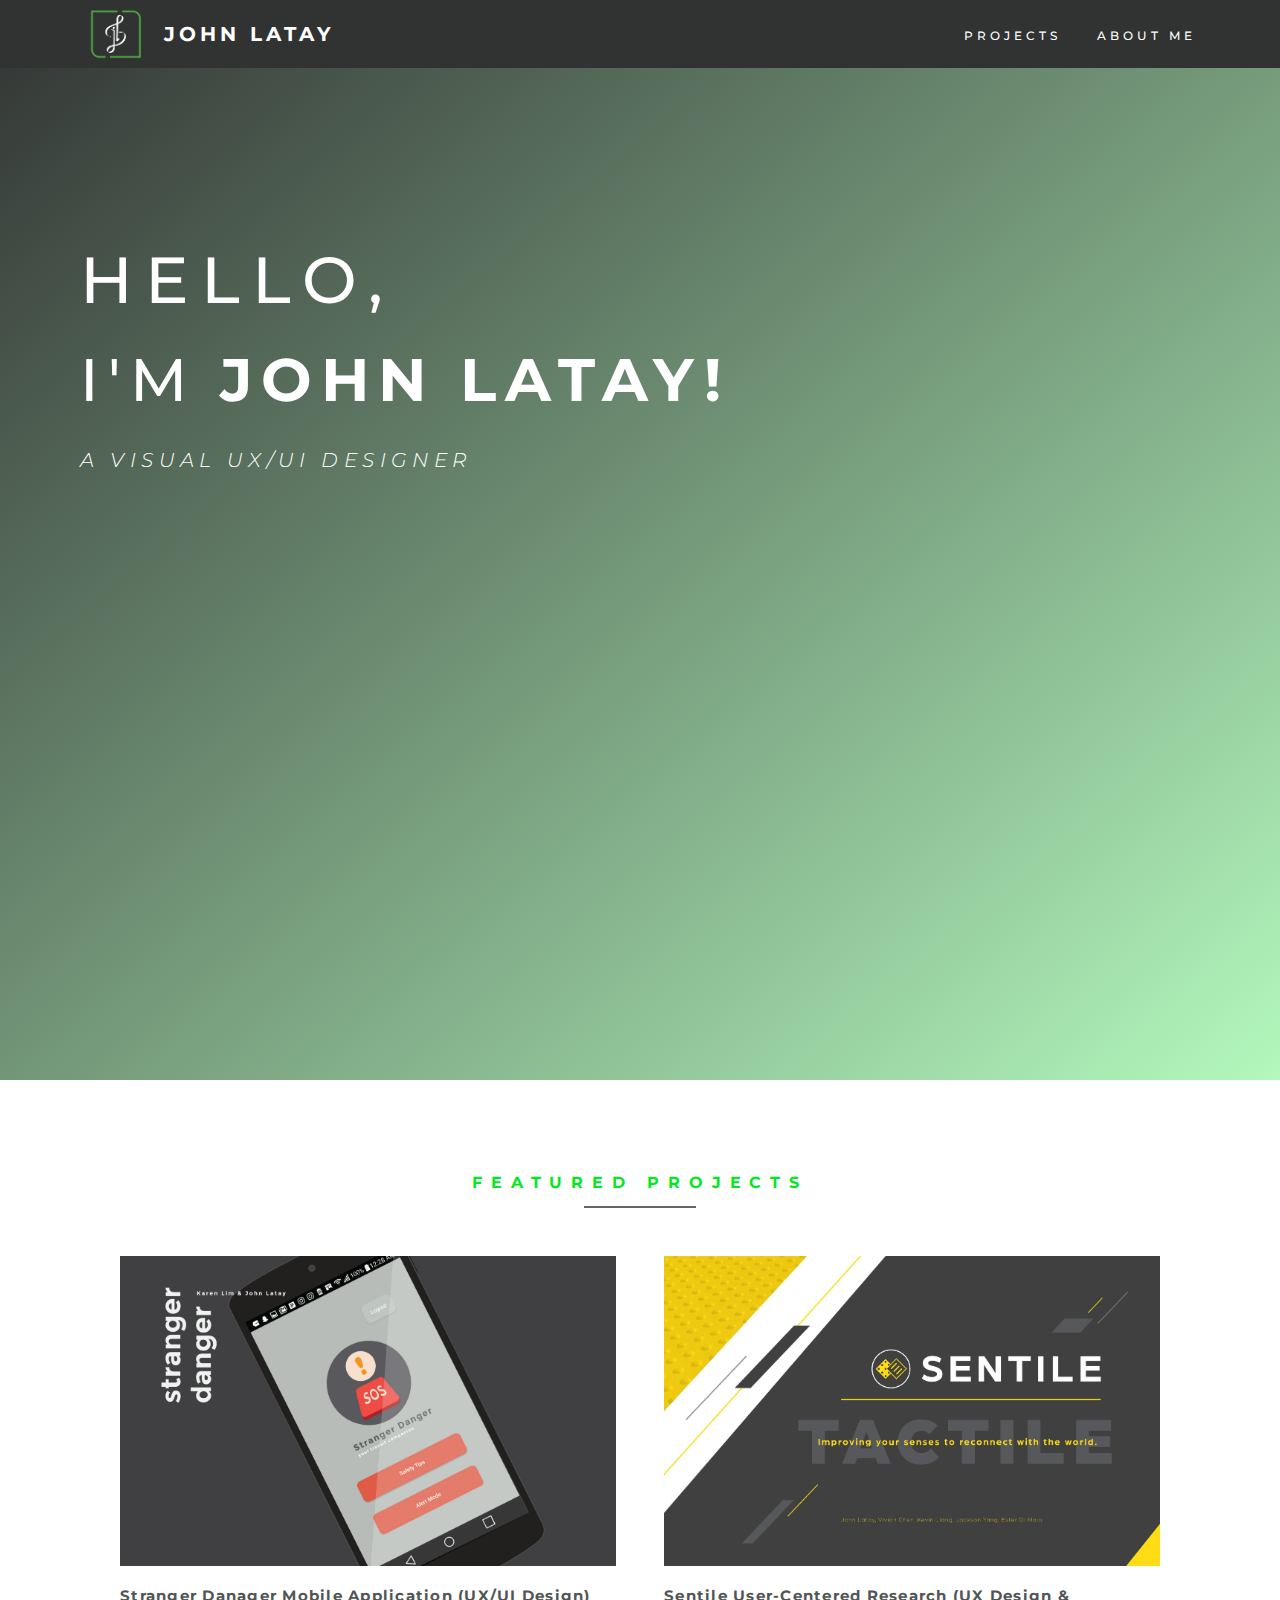
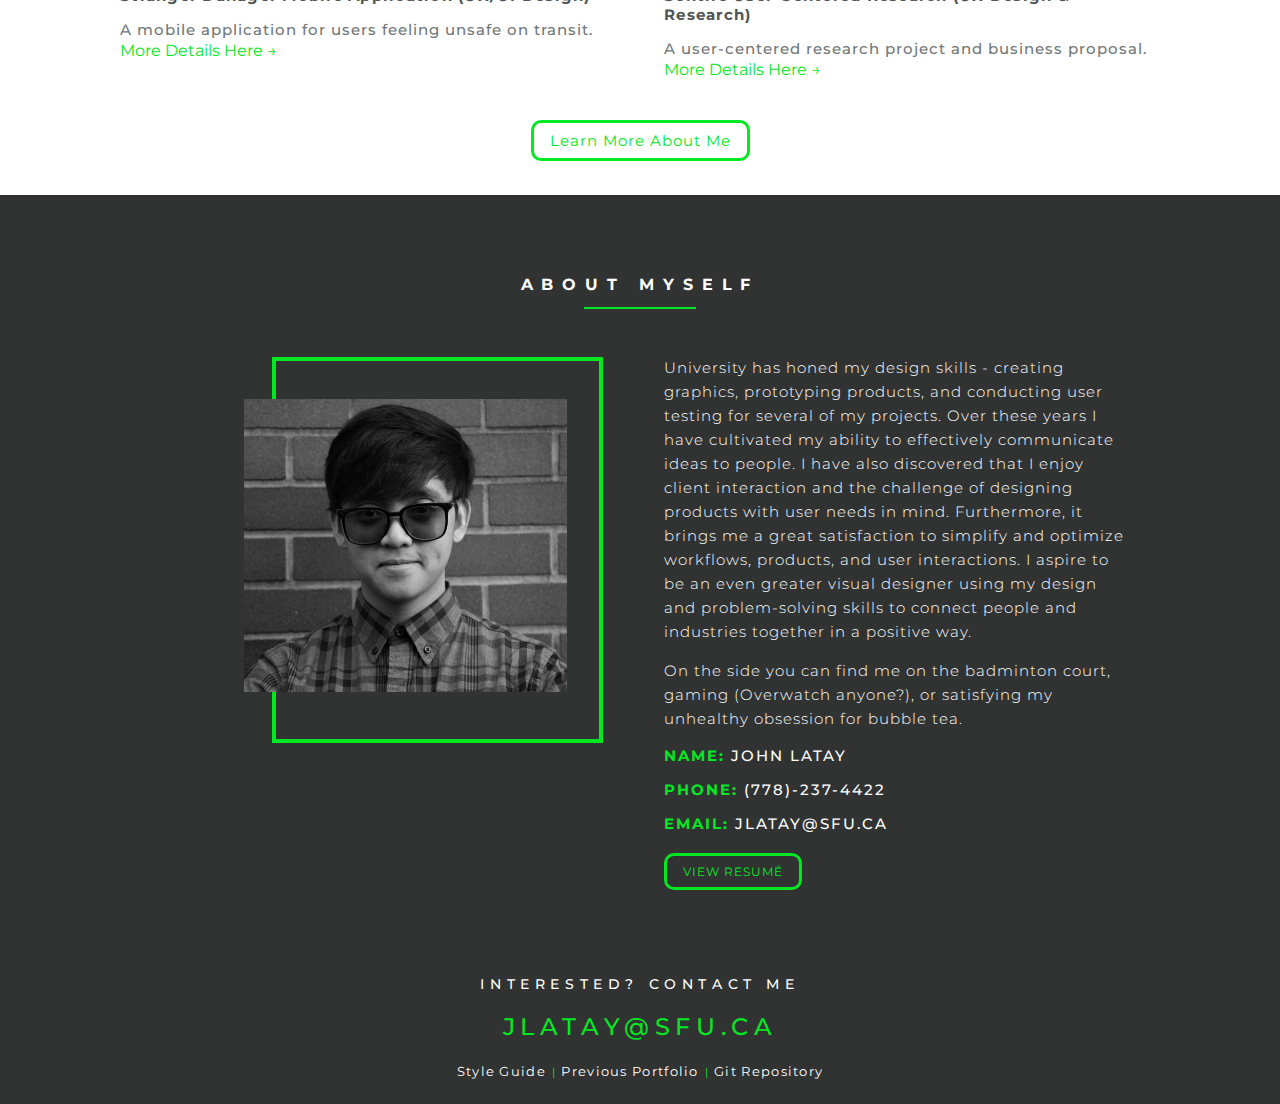
==== pub_html/index.html @ c22c7937 "Validated all the code, except for main.css" ====
<!DOCTYPE HTML>
<html lang="en">
<head>
  <meta charset="utf-8" />
  <meta name="viewport" content="width=device-width, initial-scale=1" />
  <link rel="stylesheet" href="css/normalize.css" type="text/css" />
  <link rel="stylesheet" href="css/flexbox.css" type="text/css" />
  <link rel="stylesheet" href="css/main.css" type="text/css" />
  <link rel="stylesheet" href="css/header.css" type="text/css" />
  <link rel="stylesheet" href="css/footer.css" type="text/css" />
  <script src="https://ajax.googleapis.com/ajax/libs/jquery/3.3.1/jquery.min.js"></script>
  <link href="https://fonts.googleapis.com/css?family=Montserrat:300,500,500i,800,800i" rel="stylesheet">
  <title>John Latay | Portfolio</title>
  <link rel="shortcut icon" type="image/png" href="img/fav-icon.png"/>
</head>


<body>

    <div class="header-style container">
    <header class="header-box">
      <nav class="main-navigation container">
        <div class="block logo">
          <div id="navigation-header">
            <a href="index.html">
              <img src="img/jl_logo.png" alt="John Latay's Logo" class="logo-position"/>
            </a>
              <a href="index.html" class="active-header">
                  <h2 class="main-header-name">John Latay</h2>
              </a>
          </div>
        </div>
        <div class="block navigation-right">
          <a href="#section-projects" class="active-header">
            <h2 class="main-header-projects">Projects</h2>
          </a>
          <a href="#section-about-me" class="active-header">
            <h2 class="main-header-about-me">About Me</h2>
          </a>
        </div>
      </nav>
    </header>
    </div>


  <section class="landing-page container">
    <!--Landing Cover Page-->

    <div id="section-index" class="block">
      <h1 class="index-main-title">Hello,</h1>
      <h2 class="index-name">I'm <strong>John Latay!</strong></h2>
      <h3 class="index-sub-title">A Visual UX/UI Designer</h3>
    </div>
  </section>

  <!--Featured Projects Page-->
  <div class="projects-section-container">
    <section class="projects-page">
      <div id="section-projects">
        <div class="center-align">
          <h2 class="section-projects-title-featured-work">FEATURED PROJECTS</h2>
          <div class="border-bottom"></div>
        </div>
      </div>

      <div class="project-container container">
        <div class="featured-project block">
          <figure> <!--Add Interactive Feature For Image-->
            <a href="strangerdanger.html">
              <div class="project-image">
                <img src="img/strangerdanger.jpg" alt="Overview of Stranger Danger Mobile Application"/>
              </div>
            </a>
            <h3 class="project-header-title">Stranger Danager Mobile Application (UX/UI Design)</h3>
            <figcaption class="image-caption">
              A mobile application for users feeling unsafe on transit.
            </figcaption>
            <nav class="hyperlink">
              <a href="strangerdanger.html">More Details Here &#8594;</a>
            </nav>
          </figure>
        </div>

        <div class="featured-project block">
          <figure> <!--Add Interactive Feature For Image-->
            <a href="sentile.html">
              <div class="project-image">
                <img src="img/sentile.jpg" alt="Overview of Stranger Danger Mobile Application"/>
              </div>
            </a>
            <h3 class="project-header-title">Sentile User-Centered Research (UX Design & Research)</h3>
            <figcaption class=image-caption>
              A user-centered research project and business proposal.
            </figcaption>
            <nav class="hyperlink">
              <a href="sentile.html">More Details Here &#8594;</a>
            </nav>
          </figure>
        </div>
      </div>

      <div class="container">
        <div class="block">
          <nav class="nav-button">
            <a href="#section-about-me">Learn More About Me</a>
          </nav>
        </div>
      </div>
    </section>
  </div>

  <!--About Me Page-->
    <div class="about-me-section-container">
      <section class="about-me-page">
        <div id="section-about-me">
          <div class="center-align">
            <h2 class="section-projects-title-about-me">ABOUT MYSELF</h2>
            <div class="border-bottom-3"></div>
          </div>
        </div>

        <div class="about-me-container container">
          <div class="about-me block">
            <div class="image-border-box">
              <div id="image-of-me">
                <img src="img/john-latay-photo.jpg" alt="An Image of Myself" />
              </div>
            </div>

          </div>
          <div class="about-me-text-block block">
            <p>
              University has honed my design skills - creating graphics, prototyping products, and conducting user testing for several of my projects. Over these years I have cultivated my ability to effectively communicate ideas to people. I have also discovered that I enjoy client interaction and the challenge of designing products with user needs in mind. Furthermore, it brings me a great satisfaction to simplify and optimize workflows, products, and user interactions. I aspire to be an even greater visual designer using my design and problem-solving skills to connect people and industries together in a positive way.
            </p>
            <p>
              On the side you can find me on the badminton court, gaming (Overwatch anyone?), or satisfying my unhealthy obsession for bubble tea.
            </p>
          <div class="contact-info-block">
            <h3 class="about-me-headers"><strong class="coloured-headers">Name:</strong> John Latay</h3>
            <h3 class="about-me-headers"><strong class="coloured-headers">Phone:</strong> (778)-237-4422</h3>
            <h3 class="about-me-headers"><strong class="coloured-headers">Email:</strong> jlatay@sfu.ca</h3>

            <nav class="button-view-resume">
              <a href="Resume_UX_Design_2018_Final.pdf" target="_blank">VIEW RESUM&Eacute;</a>
            </nav>

          </div>
        </div>
      </div>
    </section>
  </div>

  <!--FOOTER SECTION  -->
    <footer class="section-footer">
      <h3 class="section-footer-text">Interested? Contact Me</h3>
      <h2 class="section-footer-contact">jlatay@sfu.ca</h2>
      <div class="container width-70 footer-container">
        <div class="block" role="menu">
          <nav class="nav-footer">
                <a href="styleguide.html" >Style Guide</a><span> | </span>
                <a href="https://www.john-latay.com" target="_blank">Previous Portfolio</a><span> | </span>
                <a href="https://github.com/jlatay/Portfolio_Project_03" target="_blank">Git Repository</a>
          </nav>
        </div>
      </div>
    </footer>
  <script src="js/script.js"></script>
</body>
</html>
---- pub_html/css/flexbox.css ----
.container{
  display: -webkit-flex;
  display: -ms-flex;

  display: flex;

  -webkit-flex-wrap: wrap;
  -ms-flex-wrap: wrap;

  flex-wrap: wrap;
}

.container .block{
  box-sizing: border-box;
  flex: 1 1 auto;
}

.block {
  flex-grow: 1;
  flex-basis: 5em;
}

.featured-project {
  justify-content: flex-start;
}

.nav-button{
  text-align: center;
  margin-top: .25rem;
  margin-bottom: 2rem;
}
---- pub_html/css/main.css ----
html, body {
  height: 100%;
  padding: 0rem;
  margin: 0rem;
}

body {
  font-family: 'Montserrat', Verdana, sans-serif;
}

h1 {
  padding: 0rem;
  margin: 0rem;
}

h3 {
  margin-top: 0rem
}

div {
  display: block;
}

center-align {
  text-align: center;
  margin: auto;
}

figure {
  margin: 0 0 2em 0;
  width: 100%;
  text-align: center;
}

img {
  height: auto;
  margin-bottom: 1rem;
}

p {
  color: #ffffff;
  font-weight: 300;
  font-size: 15px;
  letter-spacing: 1px;
  line-height: 1.5rem;
}

.border-bottom {
  margin:-0.5em auto 2em;
  border-bottom: 2.5px solid #616666;
  width: 7rem;
}

.border-bottom-3 {
  margin:-0.5em auto 2em;
  border-bottom: 2.5px solid #04E824;
  width: 7rem;
}

/*Start of Landing Page*/

.landing-page {
  /*For opacity either call opacity: .75 or use rgb(value, value, value, alpha) convert hex into rgb coolors.co*/
  /* background: linear-gradient(to top left, #F4F8EA 0%, #04E824 100%); */
  position: relative;
  height: 120vh;
  /* putting linear gradient on top of image, also image file has to be referenced by going out of folder before going into img folder */
  background: linear-gradient(to top left,
    /* rgba(244,248,234,0.7),
    rgba(4,232,36,1)), */
    rgba(4,232,36,0.3),
    rgba(49,51,51,1)),
    url('../img/wireflows_333_latest.gif');
  background-clip: border-box;
  background-size: cover;
}

#section-index {
  color: #ffffff;
  padding-left: 5rem;
}

.index-main-title {
  font-size: 65px; /*font-size: 5vh; use if using flex, align, justify, and text-align*/
  font-weight: 500;
  letter-spacing: .75rem;
  padding-top: 15rem;
  padding-right: 5rem;
  margin: 0;
  text-transform: uppercase;
}

.index-main-title-2 {
  font-size: 65px; /*font-size: 5vh; use if using flex, align, justify, and text-align*/
  font-weight: 500;
  letter-spacing: .75rem;
  text-transform: uppercase;
}


.index-name {
  font-size: 60px;
  font-weight: 500;
  letter-spacing: .55rem;
  padding-right: 5rem;
  margin-bottom: 2rem;
  margin-top: 1.5rem;
  text-transform: uppercase;
}

.index-sub-title {
  font-size: 20px;
  font-weight: 300;
  font-style: italic;
  letter-spacing: .35rem;
  padding-right: 5rem;
  text-transform: uppercase;
}

.index-sub-title-2 {
  font-size: 20px;
  font-weight: 300;
  font-style: italic;
  letter-spacing: .35rem;
  text-transform: uppercase;
}
/*End of Landing Page  */

/*Start of Projects Page*/
.projects-page {
  background: #ffffff;
  position: relative;
  /* height: 100vh; */
}

.projects-section-container {
  width: 85%;
  margin: 0 auto;
}

.project-container {
  /* padding: .5rem; */
}

#section-projects {
color: #04E824;
}

.section-projects-title-featured-work {
  text-align: center;
  font-size: 1rem;
  padding-top: 5rem;
  padding-bottom: .5rem;
  letter-spacing: .55rem;
}

.section-projects-title-about-me {
  text-align: center;
  font-size: 1rem;
  padding-top: 5rem;
  padding-bottom: .5rem;
  letter-spacing: .55rem;
}

/* sample code for style guide */
.section-projects-title-2 {
  font-size: 30px;
  letter-spacing: .55rem;
  text-transform: uppercase;
}

.featured-project {
  width: 45%;
  margin: 1rem 1.5rem;
}

.featured-project a img {
  width: 100%;
  height: auto;
}


.project-image img{
  width: 100%;
  background-color: #ffffff;
}

.project-image img:hover, .project-image img:focus {
  opacity: .8;
}

.project-header-title {
  font-size: 15px;
  font-weight: 500i;
  letter-spacing: 1.25px;
  color: #515555;
  text-align: left;
}

.project-header-title-2 {
  font-size: 15px;
  font-weight: 500i;
  letter-spacing: 1.25px;
  color: #515555;
  text-align: left;
}

.image-caption {
  font-size: 15px;
  font-weight: 500;
  letter-spacing: 1px;
  color: #717777;
  text-align: left;
}

.image-caption-2 {
  font-size: 12px;
  font-weight: 500;
  letter-spacing: 1px;
  color: #04E824;
  text-align: left;
  font-style: oblique;
}

.hyperlink {
  text-align: left;
  padding-top: .15rem;
  text-decoration: none;
}

.hyperlink a {
  padding-top: .15rem;
  text-decoration: none;
  color: #04E824;
}

.hyperlink a:hover, .hyperlink a:focus{
  color: #313333;
  font-weight: 800;
}

.nav-button a{
  font-size: 15px;
  letter-spacing: 1px;
  color: #04E824;
  background-color: #ffffff;
  border-style: solid;
  border-color: #04E824;
  padding: 0.5rem 1rem;
  margin: 0 auto;
  text-decoration: none;
  transition: background-color 0.5s ease-out;
  text-align: center;
  border-radius: 10px;
}

.nav-button a:hover, .nav-button a:focus {
  color: white;
  background-color: #04E824;
  text-align: center;
  border-radius: 10px;
}
/*End of Projects Page*/

/*Start of About Me Page*/
.about-me-section-container {
  width: 100%;
  margin: 0 auto;
  background: #313333;
}

.about-me-page {
  position: relative;
}

.about-me-container {
  width: 90%;
  margin: 0 auto;
  padding-bottom: 2rem;
}

#section-about-me {
color: #ffffff;
}

.about-me {
  max-width: 40%;
  /* min-height: 20rem; */
  margin: 1rem 1.5rem;
  position: relative;
}

.about-me-text-block{
  max-width: 40%;
  /* min-height: auto; */
  margin: 0 auto;
}
/*width and height better as % scales at same rate?*/
.image-border-box {
  /* box-sizing: border-box;
  position: relative;
  width: 50%;
  right: .5rem;
  height: 70%;*/
  border: 4px solid #04E824;
  align-self: flex-end;
  position: relative;
  width: 70%;
  height: 70%;
  left: 40%;
}

/*define size of image container*/
#image-of-me {
  /* width: 50%;
  position: relative;
  right: 3.5rem;
  top: 2.5rem; */
  position: relative;
  right: 10%;
  top: 10%;
}

/*define width of image*/
#image-of-me img {
 /* width: 100%; */
 width:100%;
}

.about-me-headers {
  font-weight: 500;
  font-size: 15px;
  letter-spacing: 2px;
  color: #ffffff;
  text-transform: uppercase;
}

.coloured-headers {
  color: #04E824;
}

.button-view-resume {
  margin-top: 1.75rem;
  margin-bottom: 2rem;
  margin-right: auto;
}

.button-view-resume a{
  font-size: 12px;
  letter-spacing: 1px;
  color: #04E824;
  background-color: #313333;
  border-style: solid;
  border-color: #04E824;
  padding: 0.5rem 1rem;
  text-decoration: none;
  transition: background-color 0.5s ease-out;
  text-align: center;
  border-radius: 10px;
}

.button-view-resume a:hover, .button-view-resume a:focus {
  color: white;
  background-color: #04E824;
  text-align: center;
  border-radius: 10px;
}

.button-download-2 {
  font-size: 15px;
  letter-spacing: 1px;
  color: #04E824;
  background-color: #ffffff;
  border-style: solid;
  border-color: #04E824;
  padding: 0.5rem 1rem;
  text-decoration: none;
  transition: background-color 0.5s ease-out;
  text-align: center;
  border-radius: 10px;
}

.button-download-2:hover, .button-download-2:focus {
  color: white;
  background-color: #04E824;
  text-align: center;
  border-radius: 10px;
}
/*End of About Me Page*/

/*Start of Projects Styling*/
.stranger-danger-container {
  width: 80%;
  margin: 0 auto;
}

.project-content-page {
  background: #ffffff;
  position: relative;
}

.single-project-title {
  font-size: 30px;
  font-weight: 500;
  color: #313333;
  letter-spacing: 1px;
  margin-left: 3rem;
  text-transform: uppercase;
}

.sentile-container {
  width: 80%;
  margin: 0 auto;
}

.sentile-page {
  background: #ffffff;
  position: relative;
}

.sentile-title {
  font-size: 30px;
  font-weight: 500;
  color: #313333;
  letter-spacing: 1px;
}

.back-to-projects-hyperlink {
  text-align: left;
  text-decoration: none;
  margin-top: 3rem;
  margin-bottom: 3rem;
  padding-top: 3rem;
}

.back-to-projects-hyperlink a {
  padding-top: .15rem;
  padding-bottom: .15rem;
  text-decoration: none;
  color: #04E824;
}

.back-to-projects-hyperlink a:hover, .back-to-projects-hyperlink a:focus {
  font-weight: 800;
  color: #313333;
}

.back-to-projects-hyperlink-2 {
  text-align: left;
  text-decoration: none;
  margin-top: 1rem;
  margin-bottom: 3rem;
  padding-top: 1rem;
}

.back-to-projects-hyperlink-2 a {
  padding-top: .15rem;
  padding-bottom: .15rem;
  text-decoration: none;
  color: #04E824;
}

.back-to-projects-hyperlink-2 a:hover, .back-to-projects-hyperlink-2 a:focus {
  font-weight: 800;
  color: #313333;
}

.projects-paragraph {
  color: #414444;
  font-weight: 300;
  font-size: 14px;
  letter-spacing: 1px;
  line-height: 1.25rem;
  padding-bottom: 1rem;
}

.description-headers {
  font-weight: 500;
  font-size: 15px;
  letter-spacing: 1px;
  color: #717777;
}

.project-subheaders {
  font-size: 20px;
  font-weight: 500i;
  color: #313333;
  text-transform: uppercase;
  letter-spacing: 1px;
  margin-top: 1rem;
  padding-bottom: 1rem;
}

.project-paragraph-captions {
  font-size: 17px;
  font-weight: 500;
  color: #313333;
  text-transform: uppercase;
  letter-spacing: 1px;
}

.style-guide-section-container {
  width: 90%;
  margin: 0 auto;
}

.style-guide-page {
  background: #ffffff;
  position: relative;
  /* height: 100vh; */
}

#section-style-guide {
color: #04E824;
}

.first-look-block {
  max-width: 60%;
  min-width: 17rem;
  margin-left: 3rem;
}

.first-look-block img {
  width: 100%;
}

.project-summary-block {
  max-width: 25%;
  min-width: 15rem;
  margin-left: 3rem;
}

.project-content-block {
  max-width: 60%;
  margin-left: 3rem;
}

.project-content-images-block img {
  width: 100%;
}

.project-content-images-block-2 img {
  max-width: 20%;
  max-height: 40%;
  margin-right: 1rem;
}



@media (max-width:1094px) {
  .about-me-container{
    display: block;
  }

  .about-me-text-block{
    max-width: 85%;
  }

  .contact-info-block {
    width: 40%;
    margin: 0 auto;
  }

  .project-content-block {
    max-width: 70%;
    margin-left: 3rem;
  }

  .about-me {
    max-width: 75%;
    /* min-height: 2rem; */
    margin-left:auto;
    margin-right:auto;
    margin: 2rem 1.5rem;
    position: relative;
  }

  /*width and height better as % scales at same rate?*/
  .image-border-box {
    /* box-sizing: border-box;
    position: relative;
    width: 50%;
    right: .5rem;
    height: 70%;*/
    border: 4px solid #04E824;
    width: 75%;
    height: 25%;
    left: 20%;
    margin-bottom: 4rem;
    margin-top: 4rem;
  }

  /*define size of image container*/
  #image-of-me {
    /* width: 50%;
    position: relative;
    right: 3.5rem;
    top: 2.5rem; */
    right: 10%;
    top: 1.5rem;
  }

}

@media (max-width:705px) {
  .project-content-images-block img {
    width: 100%;
  }

  .project-content-images-block-2 img {
    max-width: 30%;
    max-height: 50%;
    margin-right: 1rem;
  }
}

@media (max-width:665px){
  .about-me-headers{
    font-size: 10px;
  }
}

@media (max-width:625px) {
  .index-main-title {
    font-size: 45px; /*font-size: 5vh; use if using flex, align, justify, and text-align*/
    text-align: center;
    /* font-weight: 500;
    letter-spacing: .75rem;
    padding-top: 12rem;
    padding-right: 5rem;
    margin: 0;
    text-transform: uppercase; */
  }

  .index-name {
    font-size: 40px;
    text-align: center;
    /* font-weight: 500;
    letter-spacing: .55rem;
    padding-right: 5rem;
    margin-bottom: 2rem;
    margin-top: 1.5rem;
    text-transform: uppercase; */
  }

  .index-sub-title {
    font-size: 15px;
    text-align: center;
    /* font-weight: 300;
    font-style: italic;
    letter-spacing: .35rem;
    padding-right: 5rem;
    text-transform: uppercase; */
  }
  .back-to-projects-hyperlink  {
    padding-top: 4rem;
  }
}


@media (max-width:540px) {
  .button-view-resume a{
    font-size: 10px;
  }

  .about-me-headers {
    margin: 1.25rem auto;
  }

  .about-me-text-block {
    margin-right: 2.15rem;
  }

  .back-to-projects-hyperlink  {
    padding-top: 8rem;
  }

  .section-projects-title-featured-work {
    padding-top: 10rem;
  }

  .section-projects-title-about-me {
    padding-top: 10rem;
}

}

@media (max-width:505px) {
  .back-to-projects-hyperlink  {
    padding-top: 8rem;
  }
}


@media (max-width:480px) {
  .about-me-headers{
    font-size:8px;
    letter-spacing: 1px;
    }
}


@media (max-width: 470px) {
  .back-to-projects-hyperlink  {
    padding-top: 8rem;
  }
}

  @media (max-width:430px) {
    .index-main-title {
      font-size: 35px; /*font-size: 5vh; use if using flex, align, justify, and text-align*/
      /* font-weight: 500;
      letter-spacing: .75rem;
      padding-top: 12rem;
      padding-right: 5rem;
      margin: 0;
      text-transform: uppercase; */
    }

    .index-name {
      font-size: 25px;
      /* font-weight: 500;
      letter-spacing: .55rem;
      padding-right: 5rem;
      margin-bottom: 2rem;
      margin-top: 1.5rem;
      text-transform: uppercase; */
    }

    .index-sub-title {
      font-size: 12px;
      /* font-weight: 300;
      font-style: italic;
      letter-spacing: .35rem;
      padding-right: 5rem;
      text-transform: uppercase; */
    }

  }

  @media (max-width:425px) {
    .button-view-resume a{
      font-size: 9px;
    }

    .about-me-headers {
      margin: 1rem auto;
    }

    .about-me-text-block {
      margin-right: 2rem;
    }
  }

  @media (max-width:380px) {
    .button-view-resume a{
      font-size: 8px;
    }
  }
---- pub_html/css/header.css ----
header {
  width: 100%;
  background: #313333;
  /* overflow: hidden;
  position: sticky; */
  /* position:fixed;
  z-index: 1000; */
  padding: .25rem;
}

a {
  text-decoration: none;
}

.header-style {
  position: fixed;
  top: 0;
  z-index: 100000;
  overflow: hidden;
  width: 100%;
}

.header-style-2 {
  top: 0;
  z-index: 100000;
  overflow: hidden;
  width: 100%;
}

.header-box {
  /* overflow: hidden;
  position: sticky;
  top: 0; */
}

.main-navigation {
  width: 100%;
}

.logo {
  width: auto;
}

#navigation-header {
  height: 60px;
}

#navigation-header img {
  height: 100%;
  padding-left: 5rem;
  margin: auto 0;
  vertical-align: middle;
}

#navigation-header-2 {
  height: 60px;
}

#navigation-header-2 img {
  height: 100%;
  padding-left: 5rem;
  margin: auto 0;
  vertical-align: middle;
}

/*Header for name*/
.main-header-name {
  display:inline-block;
  color: #ffffff;
  font-size: 20px;
  text-transform: uppercase;
  letter-spacing: .25rem;
  padding-left: .75rem;
  margin: auto 0;
  vertical-align: middle;
}


/* right nav block */
.navigation-right{
  /* align-self is the vertical alignment */
  display: block;
  align-self: center;
  text-align: right;
  justify-content: flex-end;
  margin: 0 auto;
}

/*Header for projects and about me*/
.main-header-projects {
  display:inline-block;
  color: #ffffff;
  font-size: 12px;
  font-weight: 500;
  text-transform: uppercase;
  letter-spacing: .25rem;
  padding-right: 2rem;
  margin: auto 0;
  vertical-align: middle;
  text-align: left;
  /* position: relative; */
}

.main-header-projects-2 {
  display:inline-block;
  color: #04E824;
  font-size: 12px;
  font-weight: 500;
  text-transform: uppercase;
  letter-spacing: .25rem;
  padding-right: 2rem;
  margin: auto 0;
  vertical-align: middle;
  text-align: left;
  /* position: relative; */
}

.main-header-about-me {
  display:inline-block;
  color: #ffffff;
  font-size: 12px;
  font-weight: 500;
  text-transform: uppercase;
  letter-spacing: .25rem;
  padding-right: 5rem;
  margin: auto 0;
  vertical-align: middle;
  text-align: left;
}

.active-header h2:hover, .active-header h2:focus {
  color: #04E824;
}

@media(max-width:700px) {
  .main-header-projects {
    text-align: center;
    padding-right: 2rem;
    padding-left: 2rem;
    margin-top: .5rem;
    margin-bottom: .5rem;
    display: block
  }

  .main-header-projects-2 {
    text-align: center;
    padding-right: 2rem;
    padding-left: 2rem;
    margin-top: .5rem;
    margin-bottom: .5rem;
    display: block
  }


  .main-header-about-me {
    text-align: center;
    padding-right: 2rem;
    padding-left: 2rem;
    display: block;
    margin-bottom: 1rem;
  }
}

@media (max-width:505px) {

  .main-header-name {
    text-align:center;
    font-size: 15px;
    margin: 2rem auto;
  }

  .main-header-projects {
    margin-top: 1rem;
    margin-bottom: 1rem;
  }

  .main-header-projects-2 {
    margin-top: 1rem;
    margin-bottom: 1rem;
  }


  .main-header-about-me {
    margin-bottom: 1rem;
  }
}

@media (max-width:450px) {
  .main-header-name {
    text-align:center;
    font-size: 13px;
    margin: 2rem auto;
  }

  .main-header-projects {
    margin-top: 1.75rem;
    margin-bottom: 1rem;
  }

  .main-header-projects-2 {
    margin-top: 1.75rem;
    margin-bottom: 1rem;
  }

  #navigation-header {
    height: 40px;
  }

}

@media (max-width:400px) {
  .main-header-projects {
    margin-top: 1.5rem;
    margin-bottom: 1rem;
  }

  .main-header-projects-2 {
    margin-top: 1.5rem;
    margin-bottom: 1rem;
  }
}

@media (max-width:380px) {
  #navigation-header {
    height: 35px;
  }

  .main-header-projects {
    margin-top: 2rem;
    margin-bottom: 1rem;
  }

  .main-header-projects-2 {
    margin-top: 2rem;
    margin-bottom: 1rem;
  }
}
---- pub_html/css/footer.css ----
.section-footer:before {
  content: ".";
   display: block;
   clear: both;
   visibility: hidden;
   height: 0;
}

.section-footer {
  margin-bottom: 0rem;
  padding-bottom: 1.5rem;
  padding-top: 1rem;
  background-color: #313333;
}

.sticky-footer{
  position: absolute;
  bottom: 0;
  width: 100%;
}

.footer-container{
  margin: 0 auto;
  text-align: center;
}

.nav-footer a {
  color: #ffffff;
  font-size: 0.80rem;
  text-decoration: none;
  font-weight: 400;
  letter-spacing: 1.3px;
  margin-left: 0.2rem;
  margin-right: 0.2rem;
}

.nav-footer a:hover, .nav-footer a:focus {
  color: #04E824;
}

.nav-footer span {
  color: #04E824;
  font-size: 0.7rem;
}

.nav-footer span:hover .nav-footer span:focus {
  color: #ffffff;
}

.section-footer-text {
  color: #ffffff;
  text-align: center;
  font-weight: 500;
  font-size: .85rem;
  text-transform: uppercase;
  letter-spacing: .35rem;
  padding-top: 1rem;
}

.section-footer-contact {
  color: #04E824;
  text-align: center;
  font-weight: 500;
  font-size: 1.5rem;
  text-transform: uppercase;
  letter-spacing: .35rem;
}

@media (max-width:500px)  {
  .nav-footer a {
    font-size: 0.75rem;
  }

  .nav-footer span {
    font-size: 0.55rem;
  }
}

@media (max-width:460px)  {
  .section-footer-text {
    font-size: .6rem;
  }

  .section-footer-contact {
    font-size: .9rem;
  }
}

@media (max-width: 420px) {
  .nav-footer a {
    font-size: 0.6rem;
  }

  .nav-footer span {
    font-size: 0.5rem;
  }
}
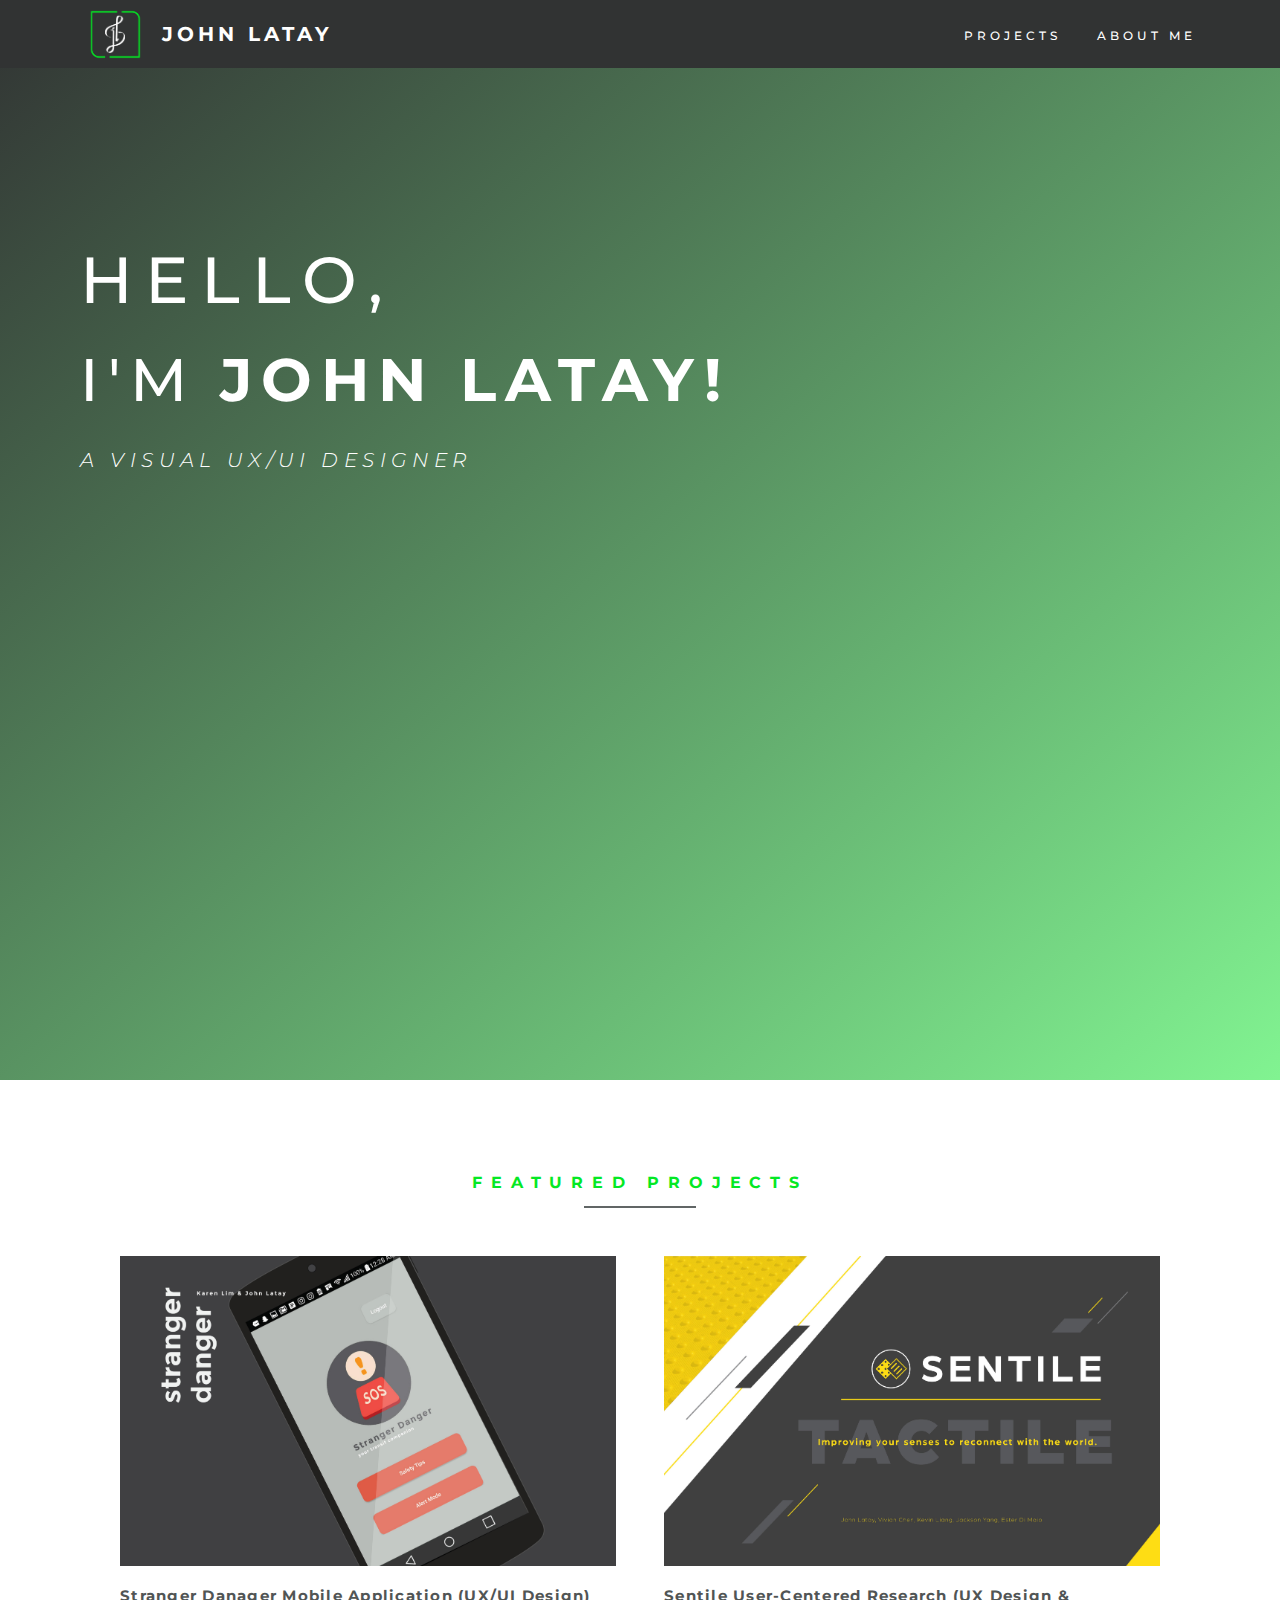
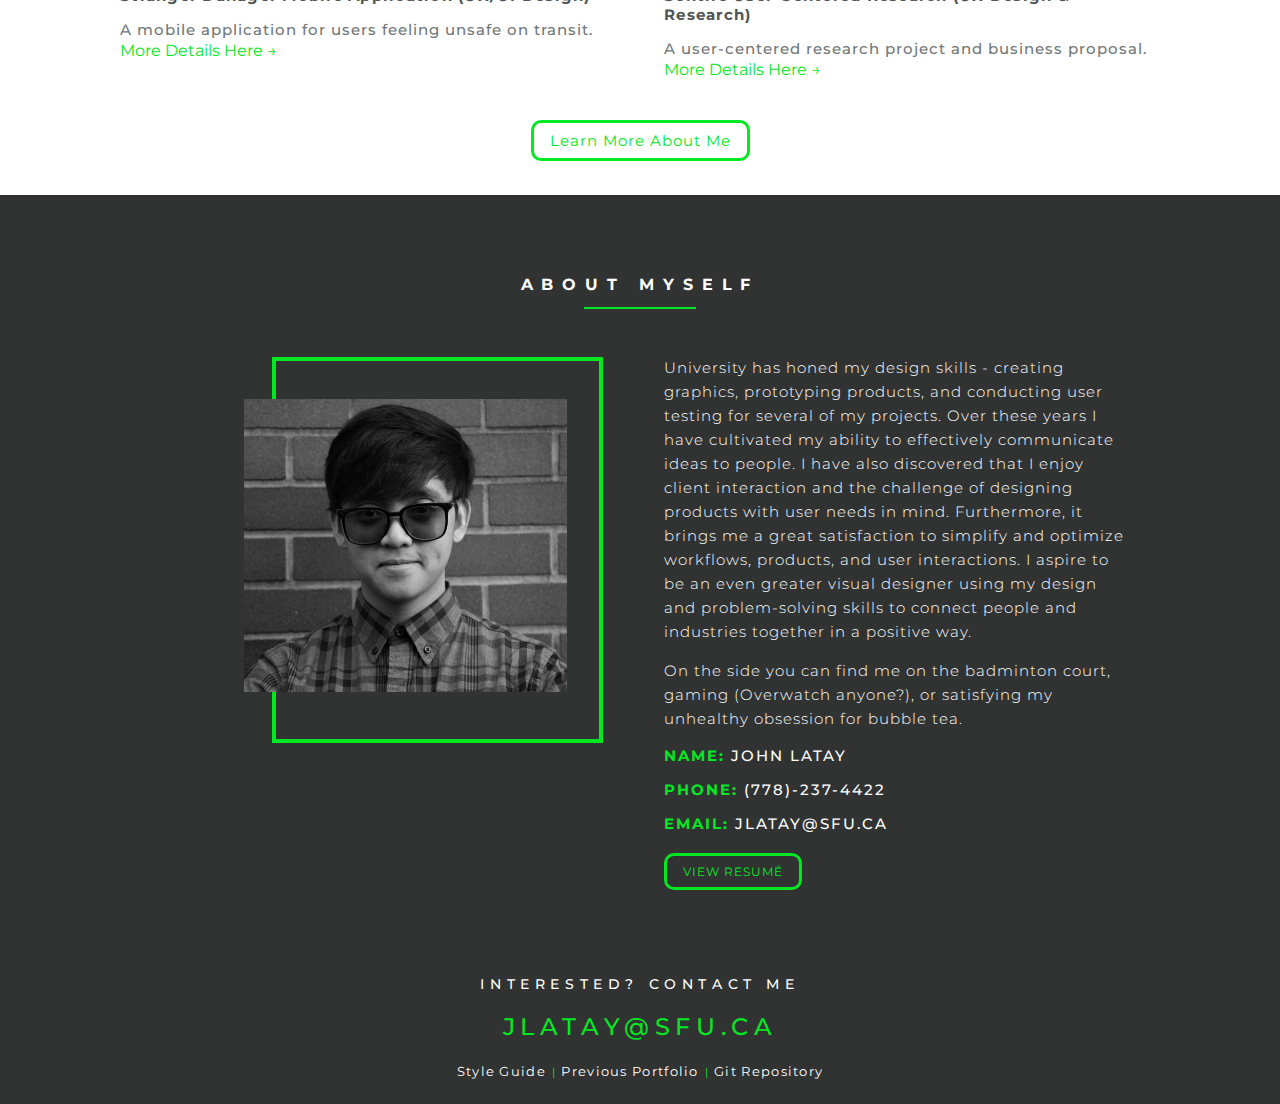
==== commit dcc0eca3: "made a small couple changes to the colour of the logo, and fixed small typo" ====
--- a/pub_html/index.html
+++ b/pub_html/index.html
@@ -23,7 +23,7 @@
         <div class="block logo">
           <div id="navigation-header">
             <a href="index.html">
-              <img src="img/jl_logo.png" alt="John Latay's Logo" class="logo-position"/>
+              <img src="img/jl_logo_rgb.png" alt="John Latay's Logo" class="logo-position"/>
             </a>
               <a href="index.html" class="active-header">
                   <h2 class="main-header-name">John Latay</h2>
--- a/pub_html/css/main.css
+++ b/pub_html/css/main.css
@@ -68,7 +68,7 @@
   background: linear-gradient(to top left,
     /* rgba(244,248,234,0.7),
     rgba(4,232,36,1)), */
-    rgba(4,232,36,0.3),
+    rgba(4,232,36,0.5),
     rgba(49,51,51,1)),
     url('../img/wireflows_333_latest.gif');
   background-clip: border-box;
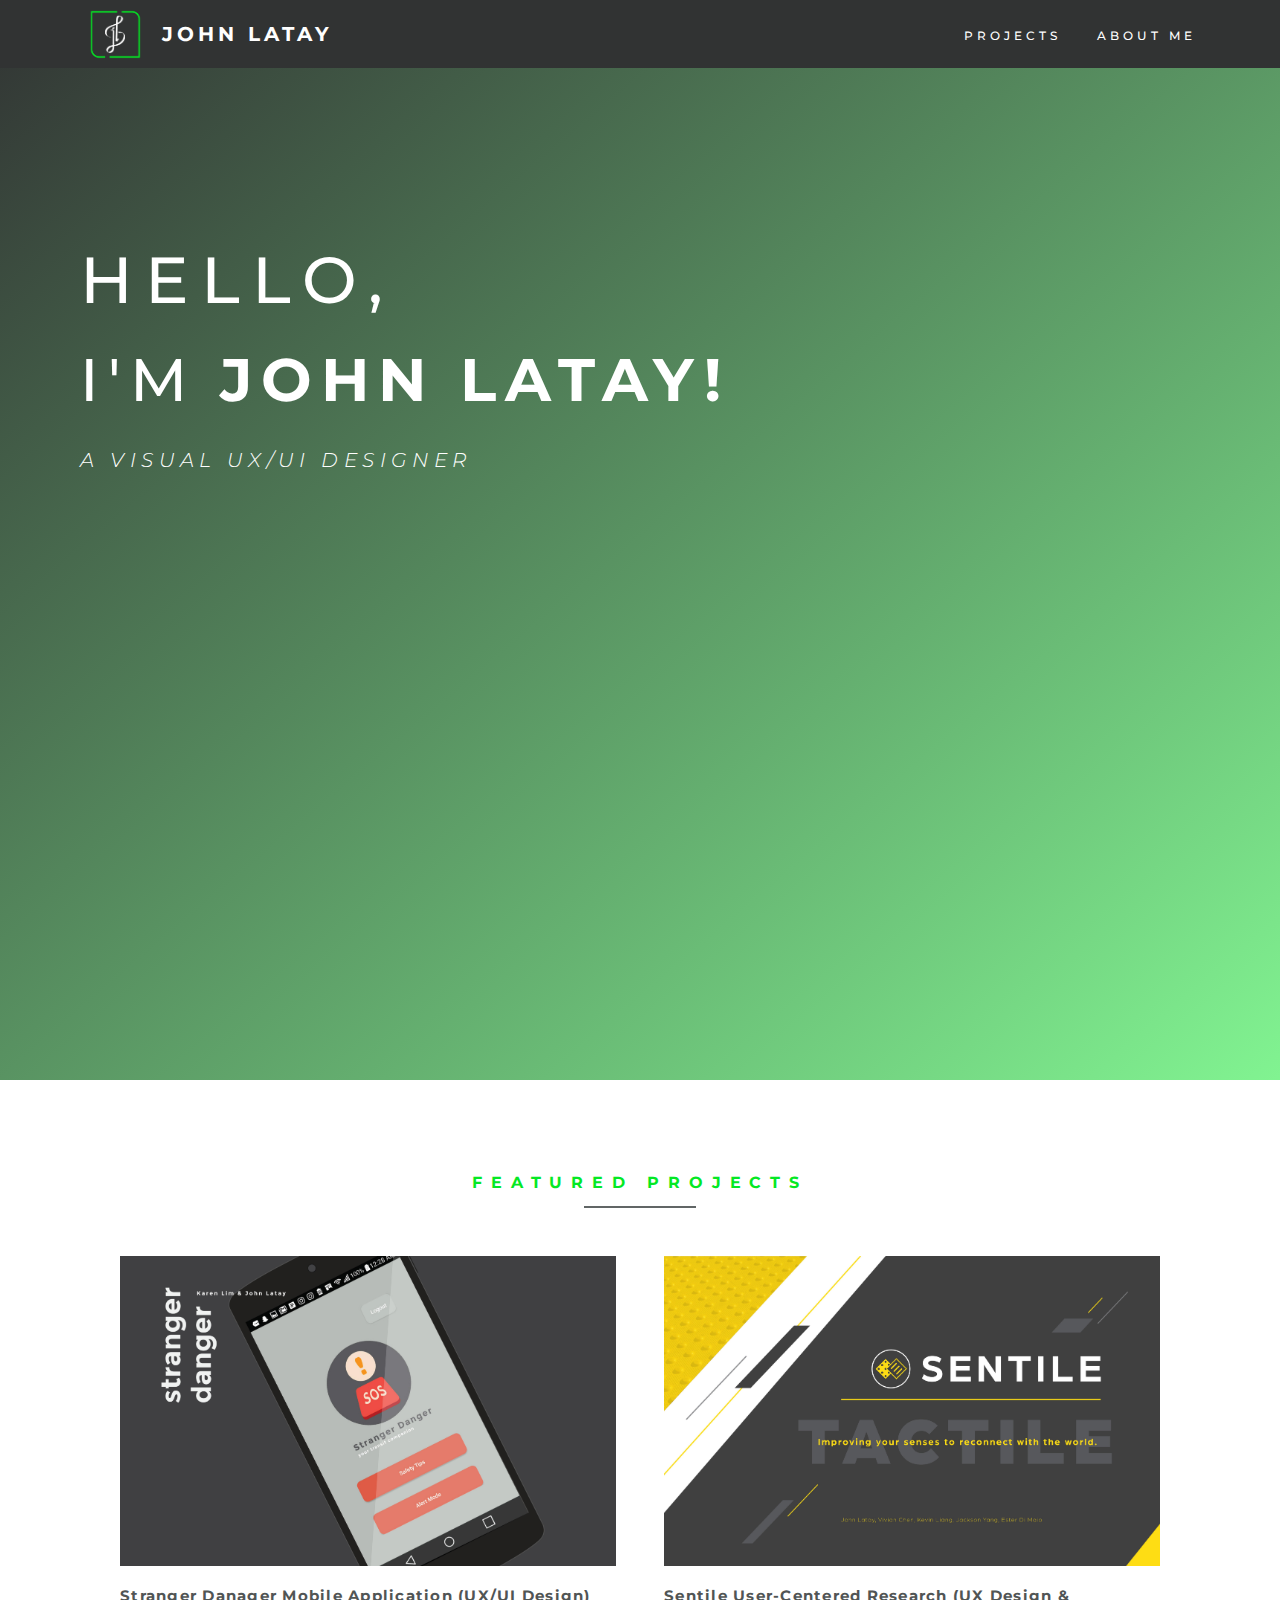
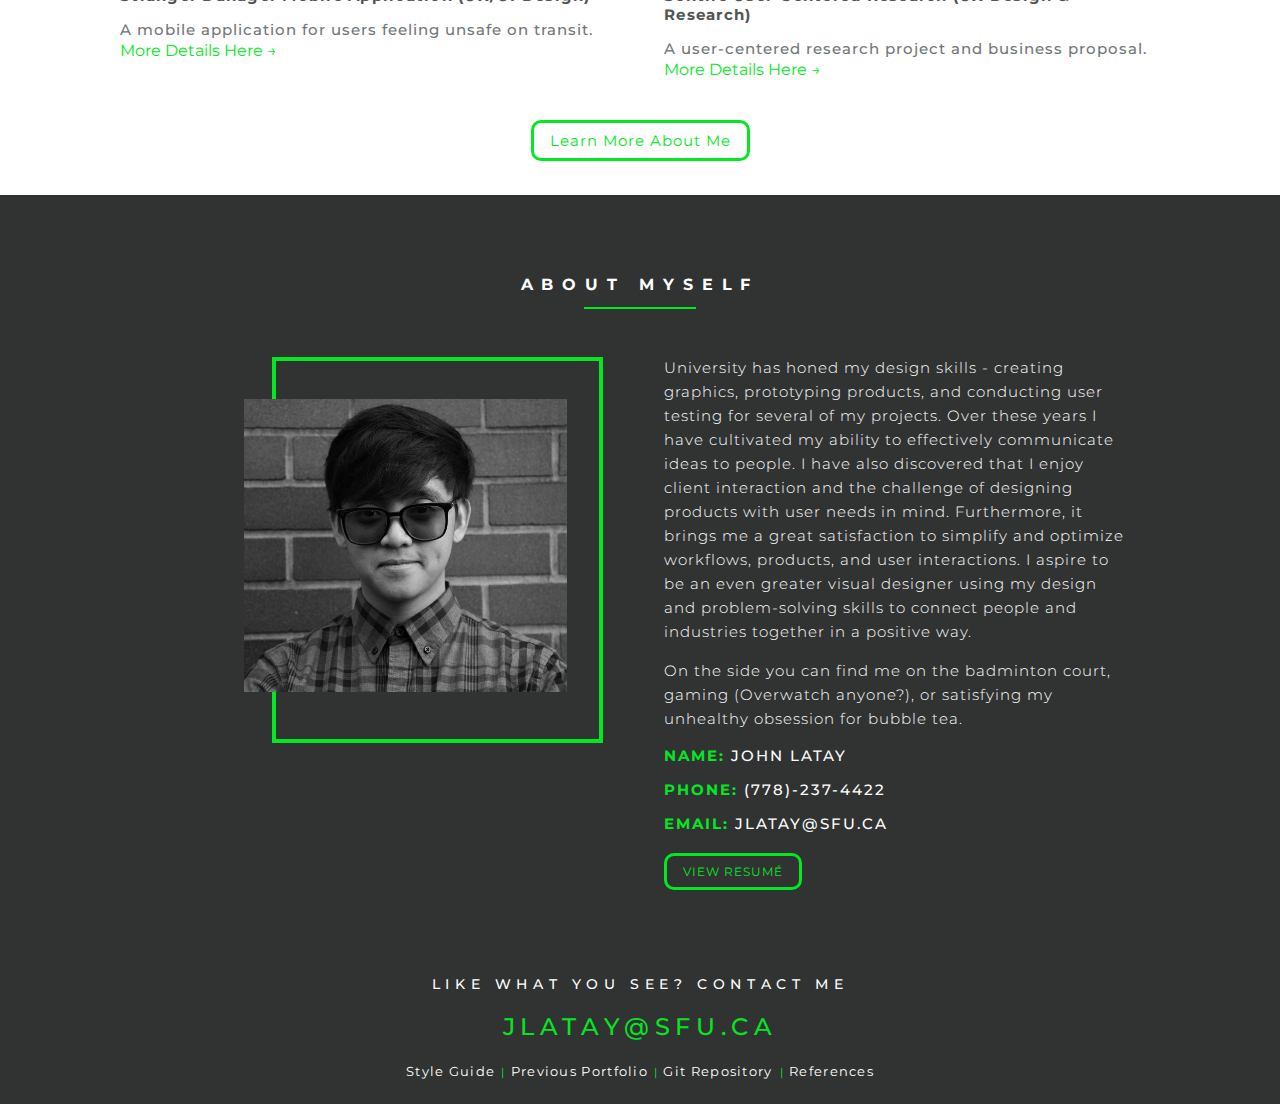
==== commit c7048d8f: "removed links for sample rendered image in style guide, added a media query for the footer, and crea" ====
--- a/pub_html/index.html
+++ b/pub_html/index.html
@@ -151,19 +151,20 @@
   </div>
 
   <!--FOOTER SECTION  -->
-    <footer class="section-footer">
-      <h3 class="section-footer-text">Interested? Contact Me</h3>
-      <h2 class="section-footer-contact">jlatay@sfu.ca</h2>
-      <div class="container width-70 footer-container">
-        <div class="block" role="menu">
-          <nav class="nav-footer">
-                <a href="styleguide.html" >Style Guide</a><span> | </span>
-                <a href="https://www.john-latay.com" target="_blank">Previous Portfolio</a><span> | </span>
-                <a href="https://github.com/jlatay/Portfolio_Project_03" target="_blank">Git Repository</a>
-          </nav>
-        </div>
+  <footer class="section-footer">
+    <h3 class="section-footer-text">Like What You See? Contact Me</h3>
+    <h2 class="section-footer-contact">jlatay@sfu.ca</h2>
+    <div class="container width-70 footer-container">
+      <div class="block" role="menu">
+        <nav class="nav-footer">
+              <a href="styleguide.html">Style Guide</a><span> | </span>
+              <a href="https://www.john-latay.com" target="_blank">Previous Portfolio</a><span> | </span>
+              <a href="https://github.com/jlatay/Portfolio_Project_03" target="_blank">Git Repository</a> <span> | </span>
+              <a href="references.html">References</a>
+        </nav>
       </div>
-    </footer>
+    </div>
+  </footer>
   <script src="js/script.js"></script>
 </body>
 </html>
--- a/pub_html/css/footer.css
+++ b/pub_html/css/footer.css
@@ -85,11 +85,15 @@
   .section-footer-contact {
     font-size: .9rem;
   }
+
+  .nav-footer a {
+    font-size: 0.6rem;
+  }
 }
 
 @media (max-width: 420px) {
   .nav-footer a {
-    font-size: 0.6rem;
+    font-size: 0.5rem;
   }
 
   .nav-footer span {
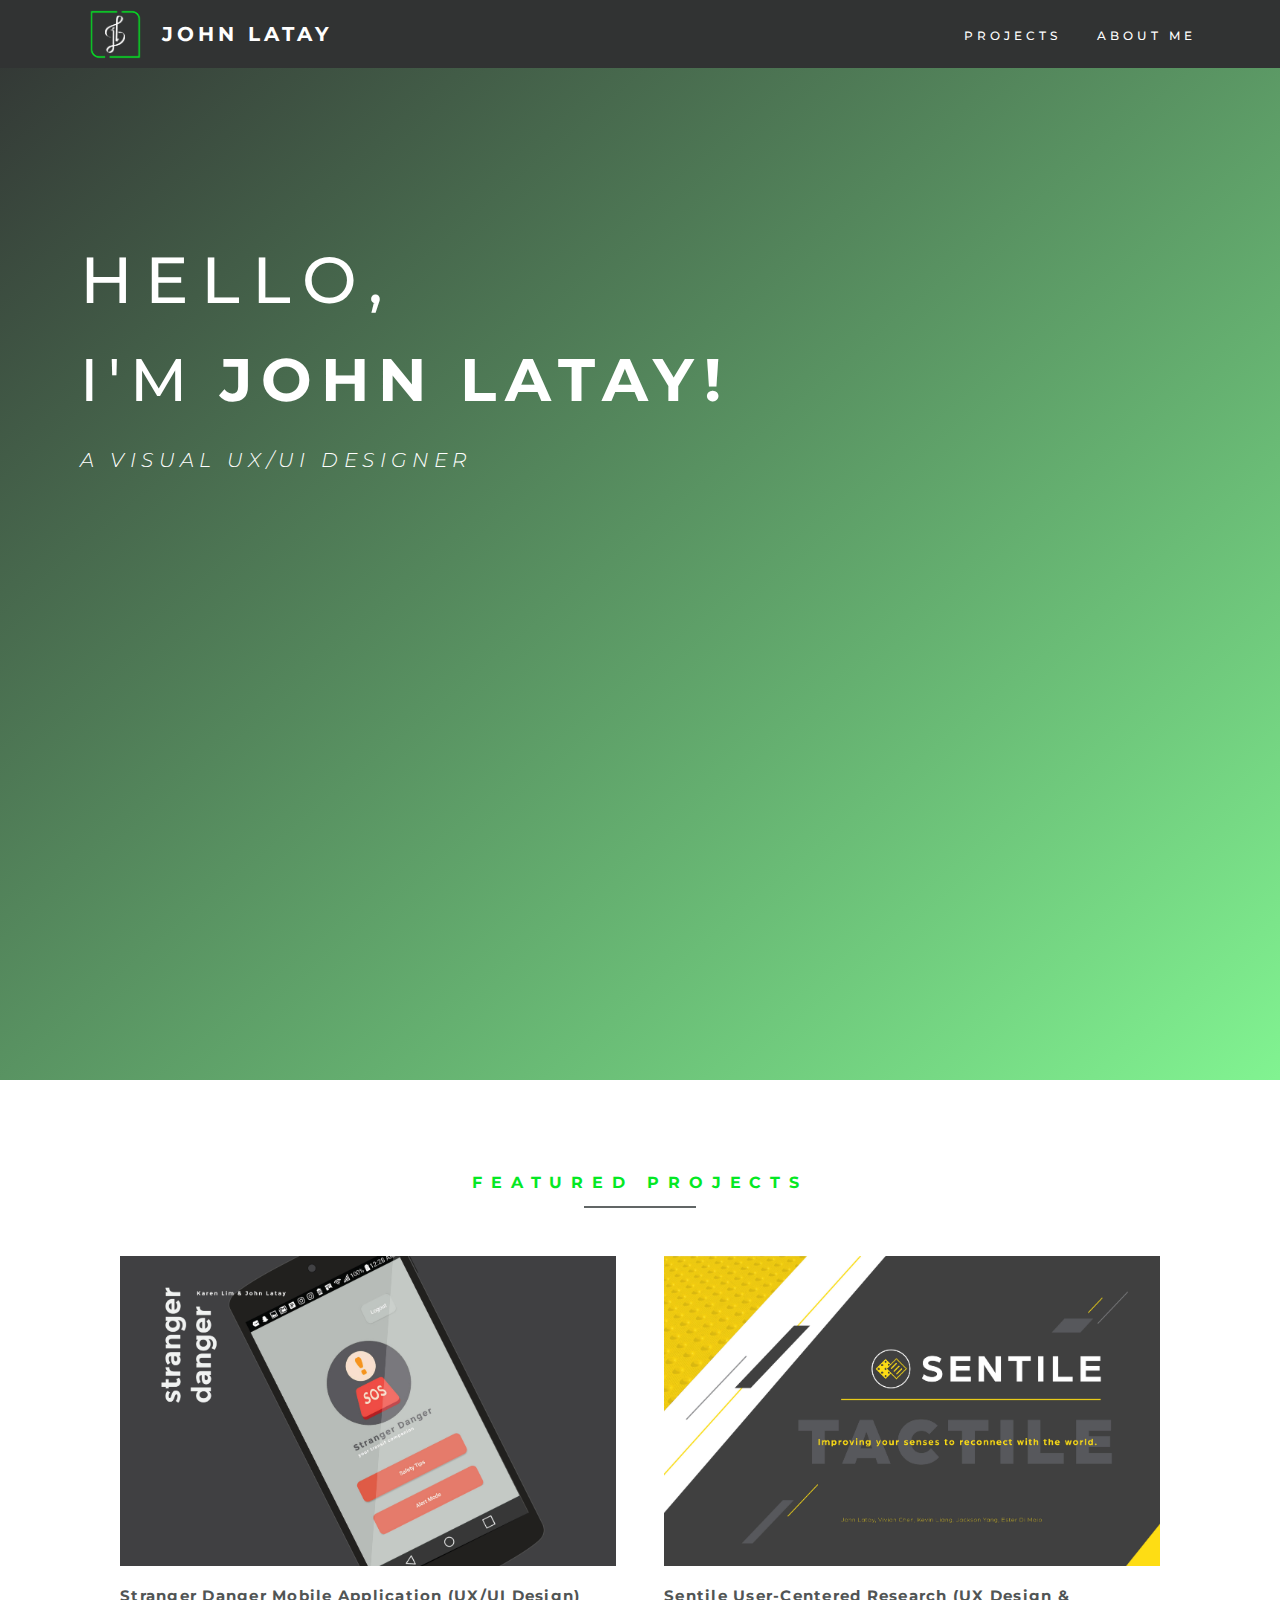
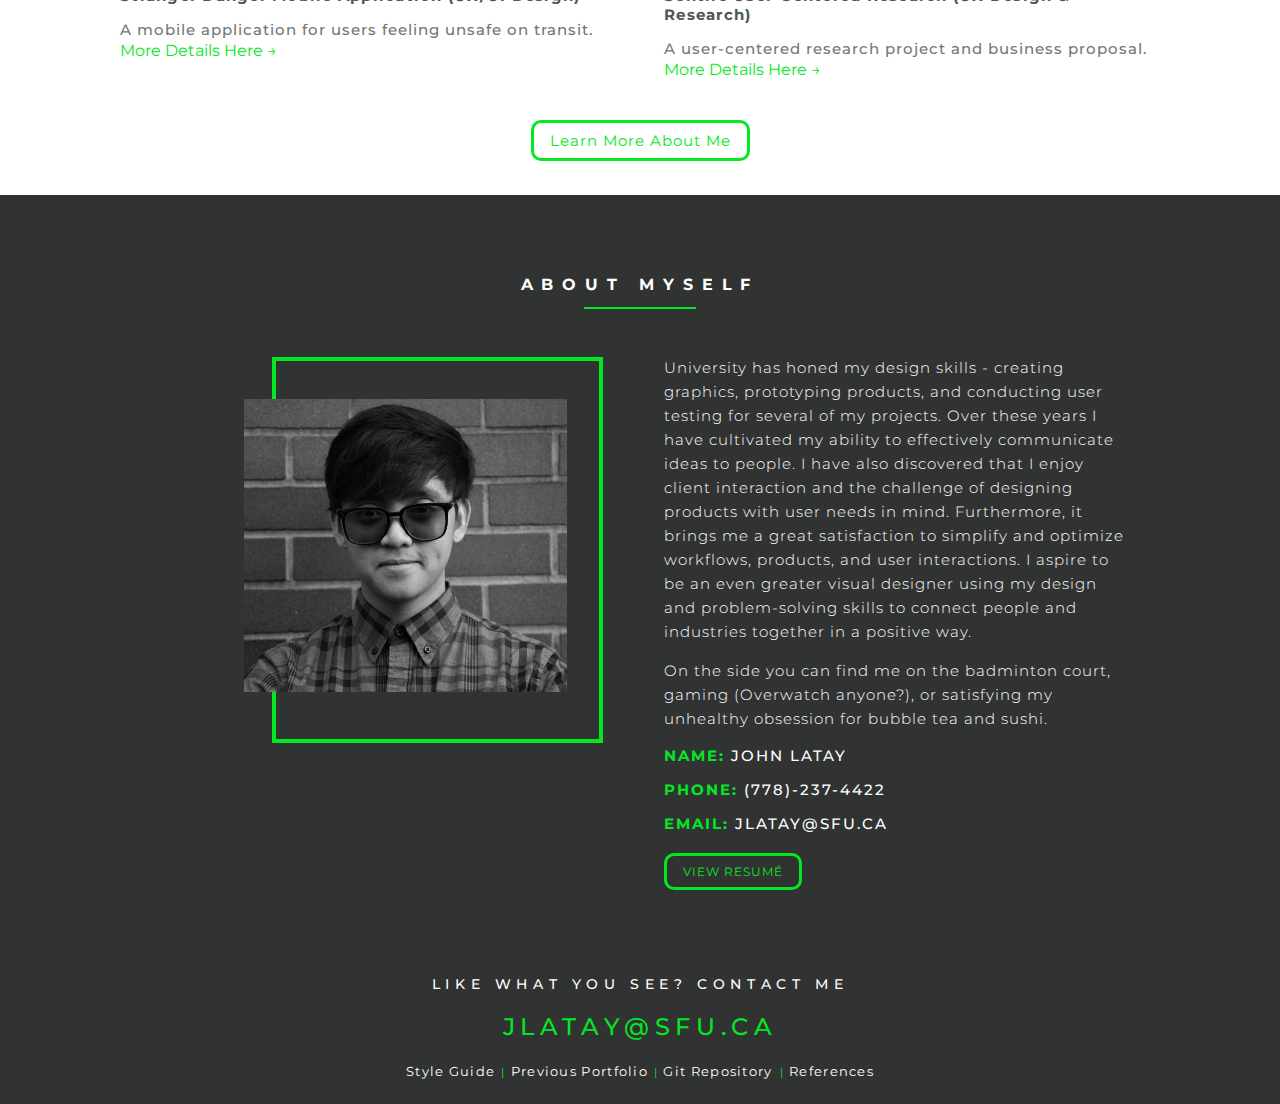
==== commit bbb9a584: "changes to header for phone responsiveness" ====
--- a/pub_html/index.html
+++ b/pub_html/index.html
@@ -21,7 +21,7 @@
     <header class="header-box">
       <nav class="main-navigation container">
         <div class="block logo">
-          <div id="navigation-header">
+          <div class="navigation-header">
             <a href="index.html">
               <img src="img/jl_logo_rgb.png" alt="John Latay's Logo" class="logo-position"/>
             </a>
@@ -71,7 +71,7 @@
                 <img src="img/strangerdanger.jpg" alt="Overview of Stranger Danger Mobile Application"/>
               </div>
             </a>
-            <h3 class="project-header-title">Stranger Danager Mobile Application (UX/UI Design)</h3>
+            <h3 class="project-header-title">Stranger Danger Mobile Application (UX/UI Design)</h3>
             <figcaption class="image-caption">
               A mobile application for users feeling unsafe on transit.
             </figcaption>
@@ -133,7 +133,7 @@
               University has honed my design skills - creating graphics, prototyping products, and conducting user testing for several of my projects. Over these years I have cultivated my ability to effectively communicate ideas to people. I have also discovered that I enjoy client interaction and the challenge of designing products with user needs in mind. Furthermore, it brings me a great satisfaction to simplify and optimize workflows, products, and user interactions. I aspire to be an even greater visual designer using my design and problem-solving skills to connect people and industries together in a positive way.
             </p>
             <p>
-              On the side you can find me on the badminton court, gaming (Overwatch anyone?), or satisfying my unhealthy obsession for bubble tea.
+              On the side you can find me on the badminton court, gaming (Overwatch anyone?), or satisfying my unhealthy obsession for bubble tea and sushi.
             </p>
           <div class="contact-info-block">
             <h3 class="about-me-headers"><strong class="coloured-headers">Name:</strong> John Latay</h3>
--- a/pub_html/css/main.css
+++ b/pub_html/css/main.css
@@ -557,8 +557,9 @@
   }
 
   .contact-info-block {
-    width: 40%;
+    width: 55%;
     margin: 0 auto;
+    text-align: center;
   }
 
   .project-content-block {
@@ -573,6 +574,10 @@
     margin-right:auto;
     margin: 2rem 1.5rem;
     position: relative;
+  }
+
+  .about-me-headers{
+    margin-top: 20px;
   }
 
   /*width and height better as % scales at same rate?*/
@@ -614,43 +619,22 @@
   }
 }
 
-@media (max-width:665px){
-  .about-me-headers{
-    font-size: 10px;
-  }
-}
+
 
 @media (max-width:625px) {
   .index-main-title {
     font-size: 45px; /*font-size: 5vh; use if using flex, align, justify, and text-align*/
     text-align: center;
-    /* font-weight: 500;
-    letter-spacing: .75rem;
-    padding-top: 12rem;
-    padding-right: 5rem;
-    margin: 0;
-    text-transform: uppercase; */
   }
 
   .index-name {
     font-size: 40px;
     text-align: center;
-    /* font-weight: 500;
-    letter-spacing: .55rem;
-    padding-right: 5rem;
-    margin-bottom: 2rem;
-    margin-top: 1.5rem;
-    text-transform: uppercase; */
   }
 
   .index-sub-title {
     font-size: 15px;
     text-align: center;
-    /* font-weight: 300;
-    font-style: italic;
-    letter-spacing: .35rem;
-    padding-right: 5rem;
-    text-transform: uppercase; */
   }
   .back-to-projects-hyperlink  {
     padding-top: 4rem;
@@ -664,7 +648,10 @@
   }
 
   .about-me-headers {
+
     margin: 1.25rem auto;
+    font-size:.75rem;
+    letter-spacing: 1px;
   }
 
   .about-me-text-block {
@@ -694,7 +681,7 @@
 
 @media (max-width:480px) {
   .about-me-headers{
-    font-size:8px;
+    font-size:.65rem;
     letter-spacing: 1px;
     }
 }
@@ -709,31 +696,14 @@
   @media (max-width:430px) {
     .index-main-title {
       font-size: 35px; /*font-size: 5vh; use if using flex, align, justify, and text-align*/
-      /* font-weight: 500;
-      letter-spacing: .75rem;
-      padding-top: 12rem;
-      padding-right: 5rem;
-      margin: 0;
-      text-transform: uppercase; */
     }
 
     .index-name {
       font-size: 25px;
-      /* font-weight: 500;
-      letter-spacing: .55rem;
-      padding-right: 5rem;
-      margin-bottom: 2rem;
-      margin-top: 1.5rem;
-      text-transform: uppercase; */
     }
 
     .index-sub-title {
       font-size: 12px;
-      /* font-weight: 300;
-      font-style: italic;
-      letter-spacing: .35rem;
-      padding-right: 5rem;
-      text-transform: uppercase; */
     }
 
   }
@@ -757,3 +727,9 @@
       font-size: 8px;
     }
   }
+
+@media (max-height: 830px) {
+  .index-main-title{
+    padding-top: 8rem;
+  }
+}
--- a/pub_html/css/header.css
+++ b/pub_html/css/header.css
@@ -41,22 +41,11 @@
   width: auto;
 }
 
-#navigation-header {
+.navigation-header {
   height: 60px;
 }
 
-#navigation-header img {
-  height: 100%;
-  padding-left: 5rem;
-  margin: auto 0;
-  vertical-align: middle;
-}
-
-#navigation-header-2 {
-  height: 60px;
-}
-
-#navigation-header-2 img {
+.navigation-header img {
   height: 100%;
   padding-left: 5rem;
   margin: auto 0;
@@ -202,7 +191,7 @@
     margin-bottom: 1rem;
   }
 
-  #navigation-header {
+  .navigation-header {
     height: 40px;
   }
 
@@ -221,7 +210,7 @@
 }
 
 @media (max-width:380px) {
-  #navigation-header {
+  .navigation-header {
     height: 35px;
   }
 
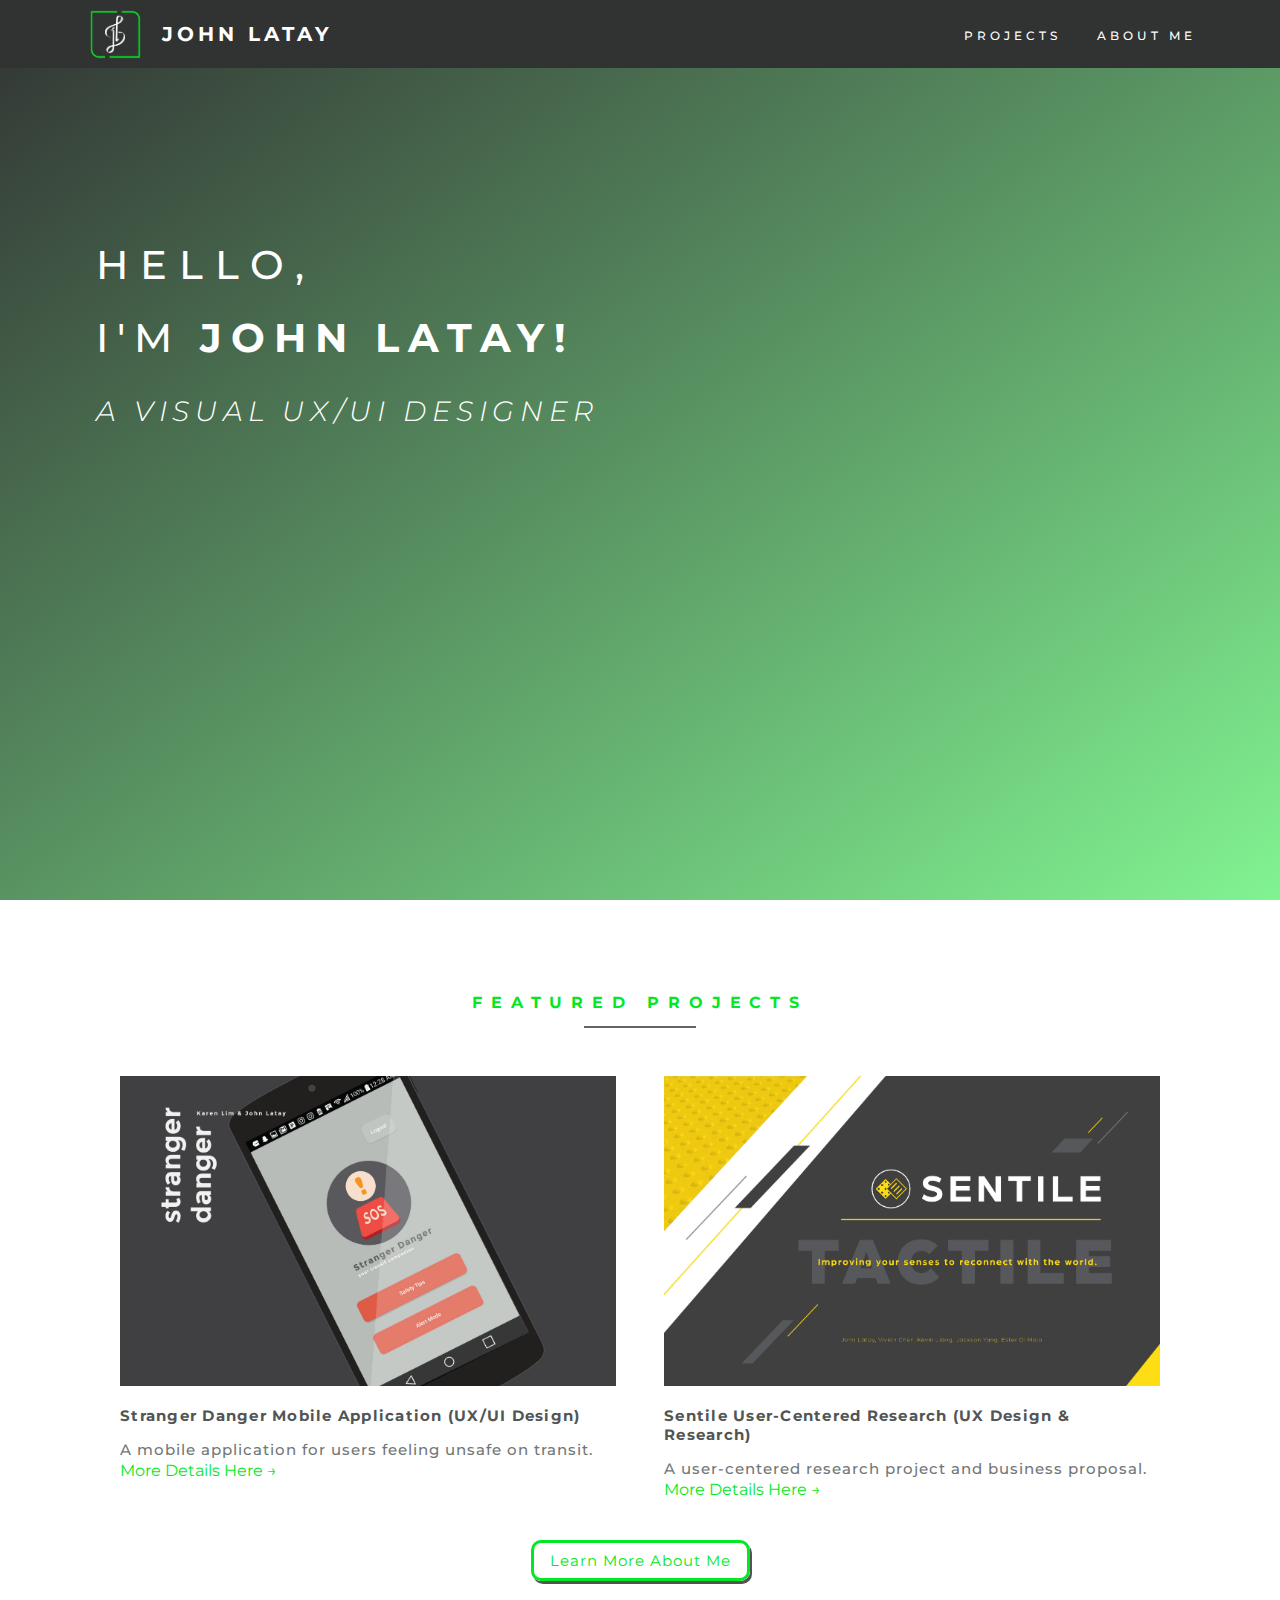
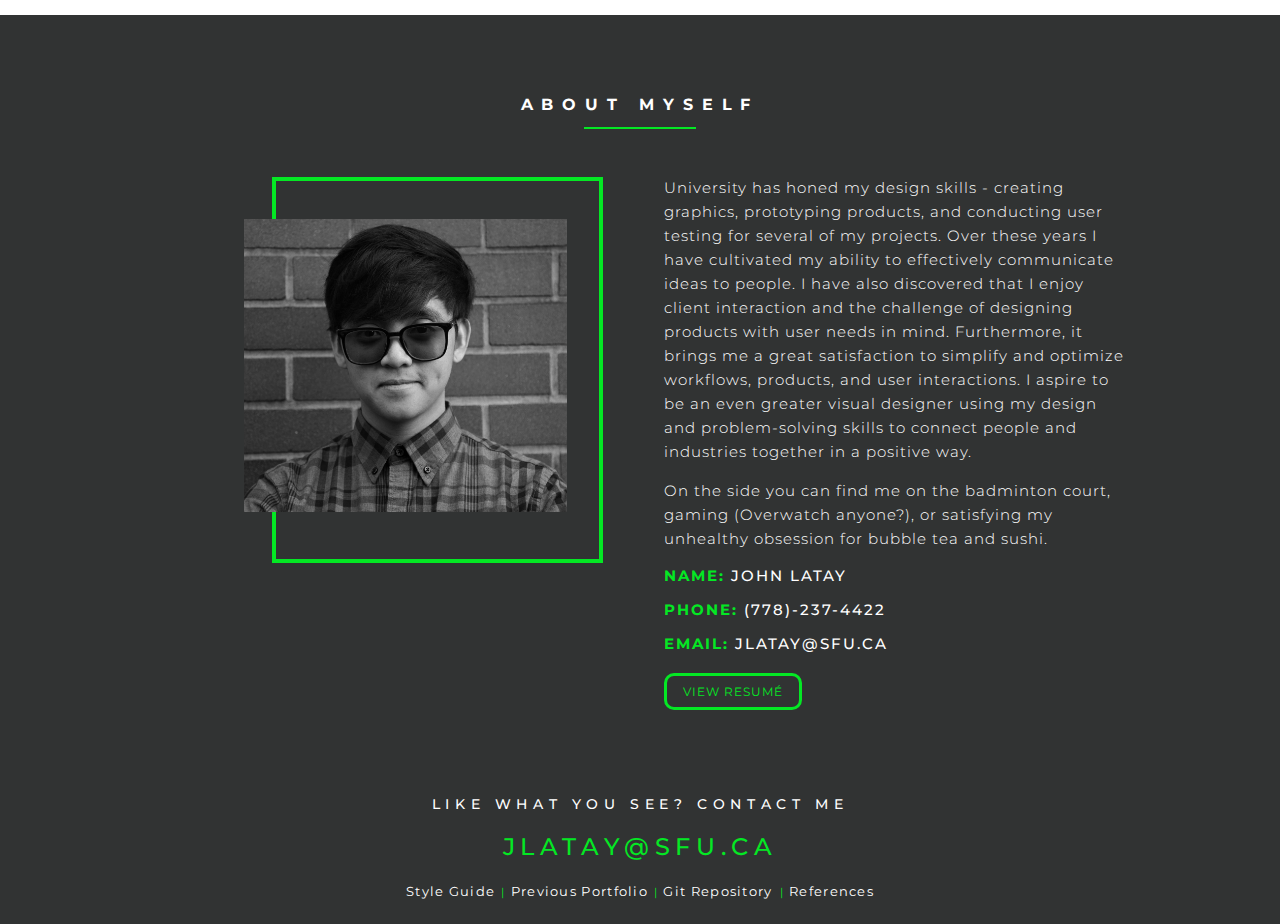
==== commit 79c50934: "validated code for each page, edited sample code for rendered image in styleguide" ====
--- a/pub_html/index.html
+++ b/pub_html/index.html
@@ -13,7 +13,6 @@
   <title>John Latay | Portfolio</title>
   <link rel="shortcut icon" type="image/png" href="img/fav-icon.png"/>
 </head>
-
 
 <body>
 
@@ -123,7 +122,7 @@
           <div class="about-me block">
             <div class="image-border-box">
               <div id="image-of-me">
-                <img src="img/john-latay-photo.jpg" alt="An Image of Myself" />
+                <img src="img/john-latay-photo.jpg" alt="An Image of John Latay" />
               </div>
             </div>
 
--- a/pub_html/css/main.css
+++ b/pub_html/css/main.css
@@ -58,16 +58,13 @@
 }
 
 /*Start of Landing Page*/
-
 .landing-page {
   /*For opacity either call opacity: .75 or use rgb(value, value, value, alpha) convert hex into rgb coolors.co*/
   /* background: linear-gradient(to top left, #F4F8EA 0%, #04E824 100%); */
   position: relative;
-  height: 120vh;
+  height: 100vh;
   /* putting linear gradient on top of image, also image file has to be referenced by going out of folder before going into img folder */
   background: linear-gradient(to top left,
-    /* rgba(244,248,234,0.7),
-    rgba(4,232,36,1)), */
     rgba(4,232,36,0.5),
     rgba(49,51,51,1)),
     url('../img/wireflows_333_latest.gif');
@@ -77,7 +74,7 @@
 
 #section-index {
   color: #ffffff;
-  padding-left: 5rem;
+  padding-left: 6rem;
 }
 
 .index-main-title {
@@ -96,7 +93,6 @@
   letter-spacing: .75rem;
   text-transform: uppercase;
 }
-
 
 .index-name {
   font-size: 60px;
@@ -179,14 +175,15 @@
   height: auto;
 }
 
-
 .project-image img{
   width: 100%;
   background-color: #ffffff;
+  transition: .3s ease-out;
 }
 
 .project-image img:hover, .project-image img:focus {
   opacity: .8;
+  transition: .3s ease-in;
 }
 
 .project-header-title {
@@ -232,10 +229,12 @@
   padding-top: .15rem;
   text-decoration: none;
   color: #04E824;
+  transition: .3s ease-out;
 }
 
 .hyperlink a:hover, .hyperlink a:focus{
   color: #313333;
+  transition: .3s ease-in;
   font-weight: 800;
 }
 
@@ -249,9 +248,10 @@
   padding: 0.5rem 1rem;
   margin: 0 auto;
   text-decoration: none;
-  transition: background-color 0.5s ease-out;
+  transition: 0.3s ease-in;
   text-align: center;
   border-radius: 10px;
+  box-shadow: 2px 3px #515555;
 }
 
 .nav-button a:hover, .nav-button a:focus {
@@ -259,6 +259,8 @@
   background-color: #04E824;
   text-align: center;
   border-radius: 10px;
+  transition: .3s ease-out;
+  box-shadow: none;
 }
 /*End of Projects Page*/
 
@@ -285,23 +287,16 @@
 
 .about-me {
   max-width: 40%;
-  /* min-height: 20rem; */
   margin: 1rem 1.5rem;
   position: relative;
 }
 
 .about-me-text-block{
   max-width: 40%;
-  /* min-height: auto; */
   margin: 0 auto;
 }
 /*width and height better as % scales at same rate?*/
 .image-border-box {
-  /* box-sizing: border-box;
-  position: relative;
-  width: 50%;
-  right: .5rem;
-  height: 70%;*/
   border: 4px solid #04E824;
   align-self: flex-end;
   position: relative;
@@ -312,10 +307,6 @@
 
 /*define size of image container*/
 #image-of-me {
-  /* width: 50%;
-  position: relative;
-  right: 3.5rem;
-  top: 2.5rem; */
   position: relative;
   right: 10%;
   top: 10%;
@@ -323,7 +314,6 @@
 
 /*define width of image*/
 #image-of-me img {
- /* width: 100%; */
  width:100%;
 }
 
@@ -354,7 +344,7 @@
   border-color: #04E824;
   padding: 0.5rem 1rem;
   text-decoration: none;
-  transition: background-color 0.5s ease-out;
+  transition: 0.5s ease-out;
   text-align: center;
   border-radius: 10px;
 }
@@ -364,6 +354,7 @@
   background-color: #04E824;
   text-align: center;
   border-radius: 10px;
+  transition: .3s ease-in;
 }
 
 .button-download-2 {
@@ -375,9 +366,10 @@
   border-color: #04E824;
   padding: 0.5rem 1rem;
   text-decoration: none;
-  transition: background-color 0.5s ease-out;
+  transition: 0.5s ease-out;
   text-align: center;
   border-radius: 10px;
+  box-shadow: 2px 3px #515555;
 }
 
 .button-download-2:hover, .button-download-2:focus {
@@ -385,6 +377,8 @@
   background-color: #04E824;
   text-align: center;
   border-radius: 10px;
+  transition: 0.3s ease-in;
+  box-shadow: none;
 }
 /*End of About Me Page*/
 
@@ -437,12 +431,13 @@
   padding-top: .15rem;
   padding-bottom: .15rem;
   text-decoration: none;
-  color: #04E824;
+  color: #313333;
 }
 
 .back-to-projects-hyperlink a:hover, .back-to-projects-hyperlink a:focus {
   font-weight: 800;
-  color: #313333;
+  color: #04E824;
+  transition: .3s ease-in;
 }
 
 .back-to-projects-hyperlink-2 {
@@ -545,9 +540,8 @@
   margin-right: 1rem;
 }
 
-
-
 @media (max-width:1094px) {
+
   .about-me-container{
     display: block;
   }
@@ -569,7 +563,6 @@
 
   .about-me {
     max-width: 75%;
-    /* min-height: 2rem; */
     margin-left:auto;
     margin-right:auto;
     margin: 2rem 1.5rem;
@@ -582,11 +575,6 @@
 
   /*width and height better as % scales at same rate?*/
   .image-border-box {
-    /* box-sizing: border-box;
-    position: relative;
-    width: 50%;
-    right: .5rem;
-    height: 70%;*/
     border: 4px solid #04E824;
     width: 75%;
     height: 25%;
@@ -597,14 +585,9 @@
 
   /*define size of image container*/
   #image-of-me {
-    /* width: 50%;
-    position: relative;
-    right: 3.5rem;
-    top: 2.5rem; */
     right: 10%;
     top: 1.5rem;
   }
-
 }
 
 @media (max-width:705px) {
@@ -619,8 +602,6 @@
   }
 }
 
-
-
 @media (max-width:625px) {
   .index-main-title {
     font-size: 45px; /*font-size: 5vh; use if using flex, align, justify, and text-align*/
@@ -648,7 +629,6 @@
   }
 
   .about-me-headers {
-
     margin: 1.25rem auto;
     font-size:.75rem;
     letter-spacing: 1px;
@@ -668,8 +648,7 @@
 
   .section-projects-title-about-me {
     padding-top: 10rem;
-}
-
+  }
 }
 
 @media (max-width:505px) {
@@ -678,14 +657,18 @@
   }
 }
 
+@media (max-height: 600px) {
+  .index-main-title{
+    padding-top: 8rem;
+  }
+}
 
 @media (max-width:480px) {
   .about-me-headers{
     font-size:.65rem;
     letter-spacing: 1px;
-    }
-}
-
+  }
+}
 
 @media (max-width: 470px) {
   .back-to-projects-hyperlink  {
@@ -705,7 +688,6 @@
     .index-sub-title {
       font-size: 12px;
     }
-
   }
 
   @media (max-width:425px) {
@@ -726,10 +708,51 @@
     .button-view-resume a{
       font-size: 8px;
     }
-  }
-
-@media (max-height: 830px) {
-  .index-main-title{
-    padding-top: 8rem;
-  }
-}
+
+    .stranger-danger-container {
+    width: 95%;
+    margin: 0 auto;
+  }
+
+    .index-main-title, .index-name, .index-sub-title {
+    padding-right: 0;
+    text-align: center;
+  }
+  }
+
+  @media (max-width:360px) {
+    .index-name {
+      font-size: 18px;
+    }
+  }
+
+  @media (max-width:320px) {
+    #section-index {
+      padding-top: 6rem;
+    }
+  }
+
+
+  @media (min-height: 320px) {
+    .index-main-title {
+      font-size: 1.75rem;
+    }
+    .index-name {
+      font-size: 1.75rem;
+    }
+    .index-sub-title {
+      font-size: 1.25rem;
+    }
+  }
+
+  @media (min-height: 400px) {
+    .index-main-title {
+      font-size: 2.5rem;
+    }
+    .index-name {
+      font-size: 2.5rem;
+    }
+    .index-sub-title {
+      font-size: 1.75rem;
+    }
+  }
--- a/pub_html/css/header.css
+++ b/pub_html/css/header.css
@@ -1,10 +1,6 @@
 header {
   width: 100%;
   background: #313333;
-  /* overflow: hidden;
-  position: sticky; */
-  /* position:fixed;
-  z-index: 1000; */
   padding: .25rem;
 }
 
@@ -87,7 +83,6 @@
   margin: auto 0;
   vertical-align: middle;
   text-align: left;
-  /* position: relative; */
 }
 
 .main-header-projects-2 {
@@ -101,7 +96,6 @@
   margin: auto 0;
   vertical-align: middle;
   text-align: left;
-  /* position: relative; */
 }
 
 .main-header-about-me {
@@ -118,6 +112,7 @@
 }
 
 .active-header h2:hover, .active-header h2:focus {
+  transition: .3s;
   color: #04E824;
 }
 
@@ -140,7 +135,6 @@
     display: block
   }
 
-
   .main-header-about-me {
     text-align: center;
     padding-right: 2rem;
@@ -152,52 +146,41 @@
 
 @media (max-width:505px) {
 
+  .main-header-projects {
+    margin-top: 1rem;
+    margin-bottom: 1rem;
+  }
+
+  .main-header-projects-2 {
+    margin-top: 1rem;
+    margin-bottom: 1rem;
+  }
+
+  .main-header-about-me {
+    margin-bottom: 1rem;
+  }
+}
+
+@media (max-width:450px) {
+
+  .main-header-projects-2 {
+    margin-top: 1.75rem;
+    margin-bottom: 1rem;
+  }
+
+  .navigation-header {
+    height: 40px;
+  }
+
+}
+
+@media (max-width:400px) {
   .main-header-name {
     text-align:center;
-    font-size: 15px;
-    margin: 2rem auto;
-  }
-
-  .main-header-projects {
-    margin-top: 1rem;
-    margin-bottom: 1rem;
-  }
-
-  .main-header-projects-2 {
-    margin-top: 1rem;
-    margin-bottom: 1rem;
-  }
-
-
-  .main-header-about-me {
-    margin-bottom: 1rem;
-  }
-}
-
-@media (max-width:450px) {
-  .main-header-name {
-    text-align:center;
-    font-size: 13px;
-    margin: 2rem auto;
-  }
-
-  .main-header-projects {
-    margin-top: 1.75rem;
-    margin-bottom: 1rem;
-  }
-
-  .main-header-projects-2 {
-    margin-top: 1.75rem;
-    margin-bottom: 1rem;
-  }
-
-  .navigation-header {
-    height: 40px;
-  }
-
-}
-
-@media (max-width:400px) {
+    font-size: 1.25rem;
+    margin: 1rem auto;
+  }
+
   .main-header-projects {
     margin-top: 1.5rem;
     margin-bottom: 1rem;
@@ -210,6 +193,13 @@
 }
 
 @media (max-width:380px) {
+  .navigation-header img {
+    height: 100%;
+    padding-left: 4rem;
+    margin: auto 0;
+    vertical-align: middle;
+  }
+
   .navigation-header {
     height: 35px;
   }
--- a/pub_html/css/footer.css
+++ b/pub_html/css/footer.css
@@ -37,6 +37,7 @@
 
 .nav-footer a:hover, .nav-footer a:focus {
   color: #04E824;
+  transition: .3s ease-out;
 }
 
 .nav-footer span {
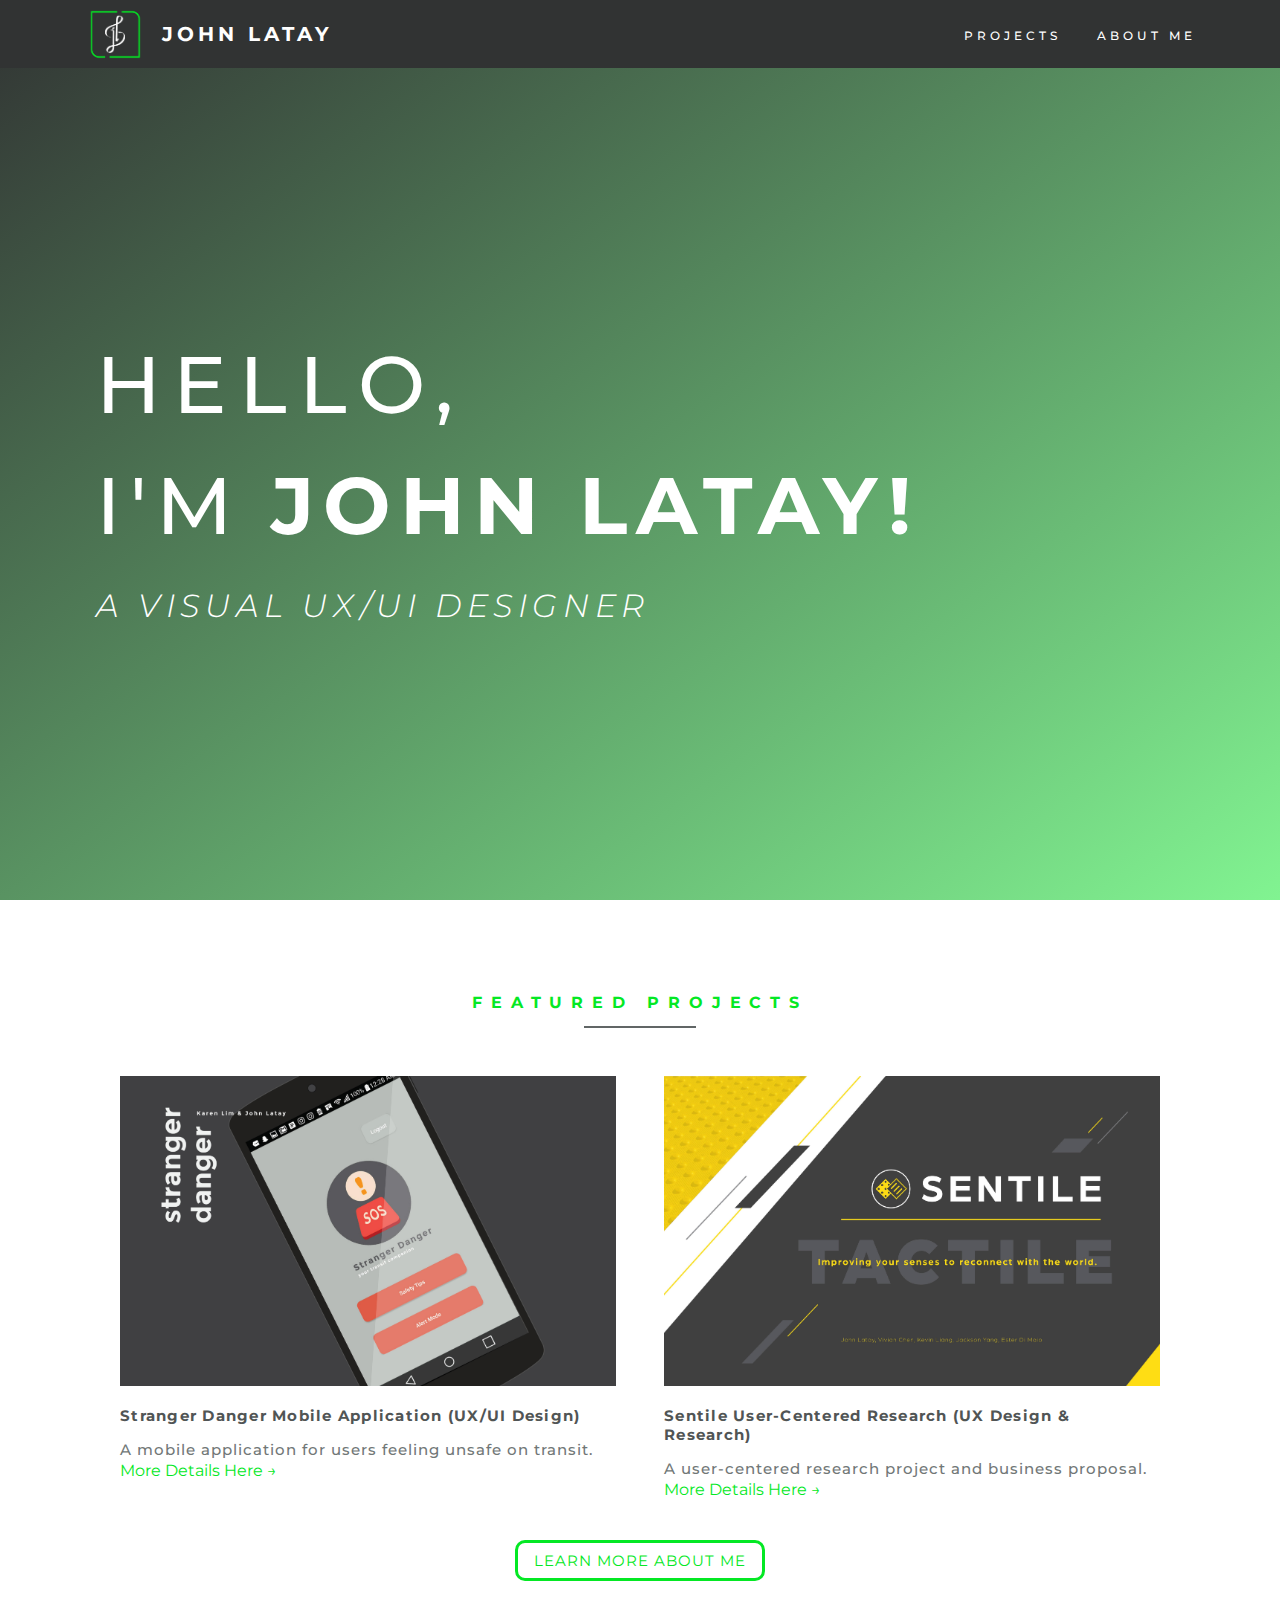
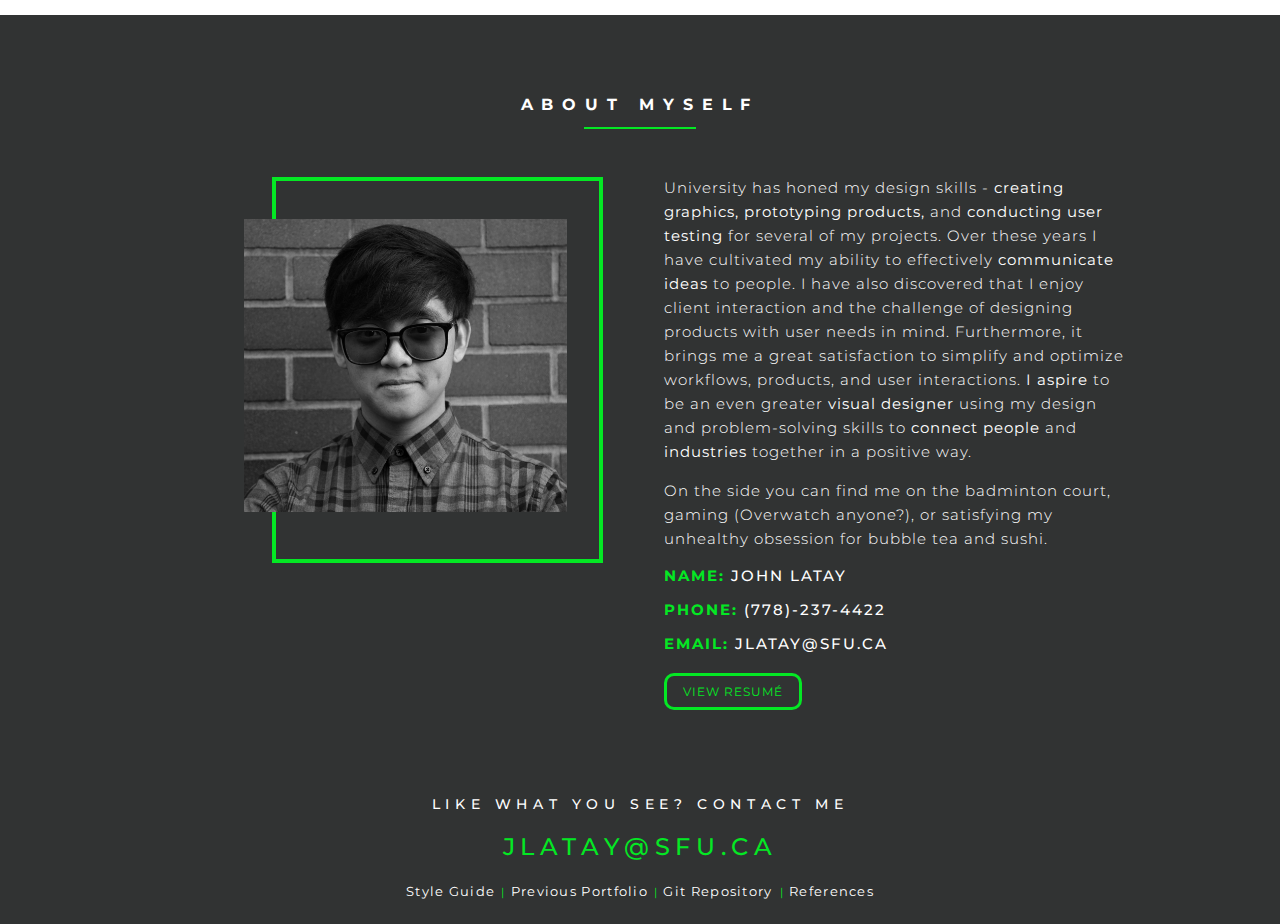
==== commit 7539ddc1: "fixed layouts for styleguide, made styling more consistent for index and styleguide pages" ====
--- a/pub_html/index.html
+++ b/pub_html/index.html
@@ -129,7 +129,7 @@
           </div>
           <div class="about-me-text-block block">
             <p>
-              University has honed my design skills - creating graphics, prototyping products, and conducting user testing for several of my projects. Over these years I have cultivated my ability to effectively communicate ideas to people. I have also discovered that I enjoy client interaction and the challenge of designing products with user needs in mind. Furthermore, it brings me a great satisfaction to simplify and optimize workflows, products, and user interactions. I aspire to be an even greater visual designer using my design and problem-solving skills to connect people and industries together in a positive way.
+              University has honed my design skills - <strong>creating graphics, prototyping products,</strong> and <strong>conducting user testing</strong> for several of my projects. Over these years I have cultivated my ability to effectively <strong>communicate ideas</strong> to people. I have also discovered that I enjoy client interaction and the challenge of designing products with user needs in mind. Furthermore, it brings me a great satisfaction to simplify and optimize workflows, products, and user interactions. <strong>I aspire</strong> to be an even greater <strong>visual designer</strong> using my design and problem-solving skills to <strong>connect people</strong> and <strong>industries</strong> together in a positive way.
             </p>
             <p>
               On the side you can find me on the badminton court, gaming (Overwatch anyone?), or satisfying my unhealthy obsession for bubble tea and sushi.
--- a/pub_html/css/main.css
+++ b/pub_html/css/main.css
@@ -126,7 +126,6 @@
 .projects-page {
   background: #ffffff;
   position: relative;
-  /* height: 100vh; */
 }
 
 .projects-section-container {
@@ -134,9 +133,7 @@
   margin: 0 auto;
 }
 
-.project-container {
-  /* padding: .5rem; */
-}
+
 
 #section-projects {
 color: #04E824;
@@ -240,6 +237,7 @@
 
 .nav-button a{
   font-size: 15px;
+  text-transform: uppercase;
   letter-spacing: 1px;
   color: #04E824;
   background-color: #ffffff;
@@ -251,7 +249,6 @@
   transition: 0.3s ease-in;
   text-align: center;
   border-radius: 10px;
-  box-shadow: 2px 3px #515555;
 }
 
 .nav-button a:hover, .nav-button a:focus {
@@ -260,7 +257,7 @@
   text-align: center;
   border-radius: 10px;
   transition: .3s ease-out;
-  box-shadow: none;
+
 }
 /*End of Projects Page*/
 
@@ -369,7 +366,6 @@
   transition: 0.5s ease-out;
   text-align: center;
   border-radius: 10px;
-  box-shadow: 2px 3px #515555;
 }
 
 .button-download-2:hover, .button-download-2:focus {
@@ -378,12 +374,11 @@
   text-align: center;
   border-radius: 10px;
   transition: 0.3s ease-in;
-  box-shadow: none;
 }
 /*End of About Me Page*/
 
 /*Start of Projects Styling*/
-.stranger-danger-container {
+.projects-page-container {
   width: 80%;
   margin: 0 auto;
 }
@@ -452,12 +447,13 @@
   padding-top: .15rem;
   padding-bottom: .15rem;
   text-decoration: none;
-  color: #04E824;
+  color: #313333;
 }
 
 .back-to-projects-hyperlink-2 a:hover, .back-to-projects-hyperlink-2 a:focus {
   font-weight: 800;
-  color: #313333;
+  color: #04E824;
+  transition: .3s ease-in;
 }
 
 .projects-paragraph {
@@ -590,6 +586,25 @@
   }
 }
 
+/*References Starts Here*/
+.references-page-container {
+  width: 80%;
+  margin: 0 auto;
+}
+
+.reference-title {
+  padding-top: 10rem;
+  font-size: 2.5rem;
+  letter-spacing: .25rem;
+  color: #313333;
+}
+
+.code-title {
+  font-size: 1.25rem;
+  letter-spacing: .15rem;
+  color: #04E824;
+}
+
 @media (max-width:705px) {
   .project-content-images-block img {
     width: 100%;
@@ -605,20 +620,29 @@
 @media (max-width:625px) {
   .index-main-title {
     font-size: 45px; /*font-size: 5vh; use if using flex, align, justify, and text-align*/
-    text-align: center;
   }
 
   .index-name {
     font-size: 40px;
-    text-align: center;
   }
 
   .index-sub-title {
     font-size: 15px;
-    text-align: center;
   }
   .back-to-projects-hyperlink  {
     padding-top: 4rem;
+  }
+
+  .index-main-title, .index-name, .index-sub-title {
+  padding-right: 0;
+  margin-right: 0;
+  text-align: center;
+  }
+
+  #section-index {
+    padding-left: 0;
+    padding-right: 0;
+    text-align: center;
   }
 }
 
@@ -668,6 +692,11 @@
     font-size:.65rem;
     letter-spacing: 1px;
   }
+  .projects-page-container {
+  width: 95%;
+  margin: 0 auto;
+  padding: 0 auto;
+  }
 }
 
 @media (max-width: 470px) {
@@ -702,6 +731,15 @@
     .about-me-text-block {
       margin-right: 2rem;
     }
+
+    #section-index {
+      padding-top: 4rem;
+    }
+
+    .index-main-title {
+      padding-top: 10rem;
+    }
+
   }
 
   @media (max-width:380px) {
@@ -709,26 +747,19 @@
       font-size: 8px;
     }
 
-    .stranger-danger-container {
-    width: 95%;
-    margin: 0 auto;
-  }
-
-    .index-main-title, .index-name, .index-sub-title {
-    padding-right: 0;
-    text-align: center;
-  }
-  }
-
-  @media (max-width:360px) {
-    .index-name {
-      font-size: 18px;
-    }
-  }
+    .index-main-title {
+      padding-top: 8rem;
+    }
+
+    #section-index {
+      padding-top: 8rem;
+    }
+  }
+
 
   @media (max-width:320px) {
     #section-index {
-      padding-top: 6rem;
+      padding-top: 4rem;
     }
   }
 
@@ -747,12 +778,31 @@
 
   @media (min-height: 400px) {
     .index-main-title {
-      font-size: 2.5rem;
+      font-size: 3.25rem;
     }
     .index-name {
-      font-size: 2.5rem;
+      font-size: 3.25rem;
     }
     .index-sub-title {
-      font-size: 1.75rem;
-    }
-  }
+      font-size: 1rem;
+    }
+  }
+
+  /*For monitors 24 inches 1920 x 1080 display*/
+  @media (min-height:900px) {
+    .index-main-title {
+      font-size: 5rem; /*font-size: 5vh; use if using flex, align, justify, and text-align*/
+    }
+
+    .index-name {
+      font-size: 5rem;
+    }
+
+    .index-sub-title {
+      font-size: 2rem;
+    }
+
+    #section-index {
+      padding-top: 6rem;
+    }
+  }
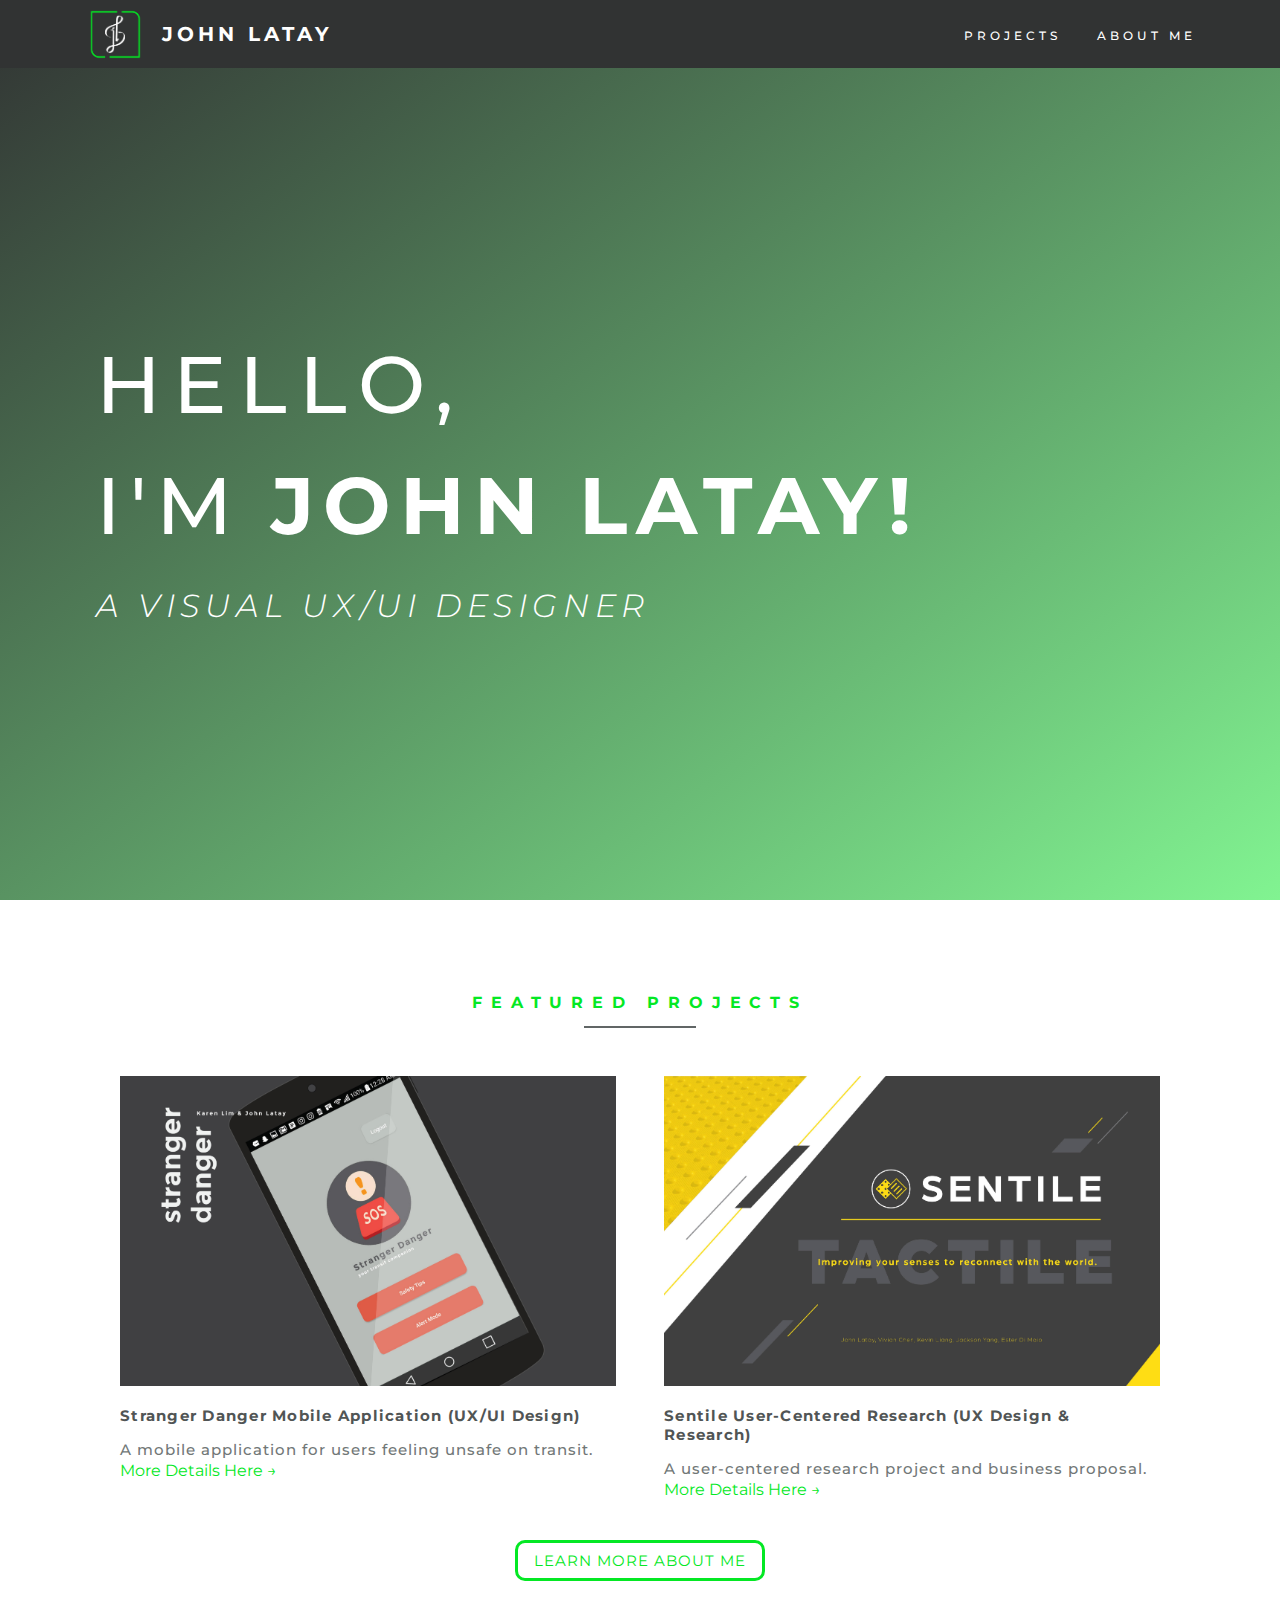
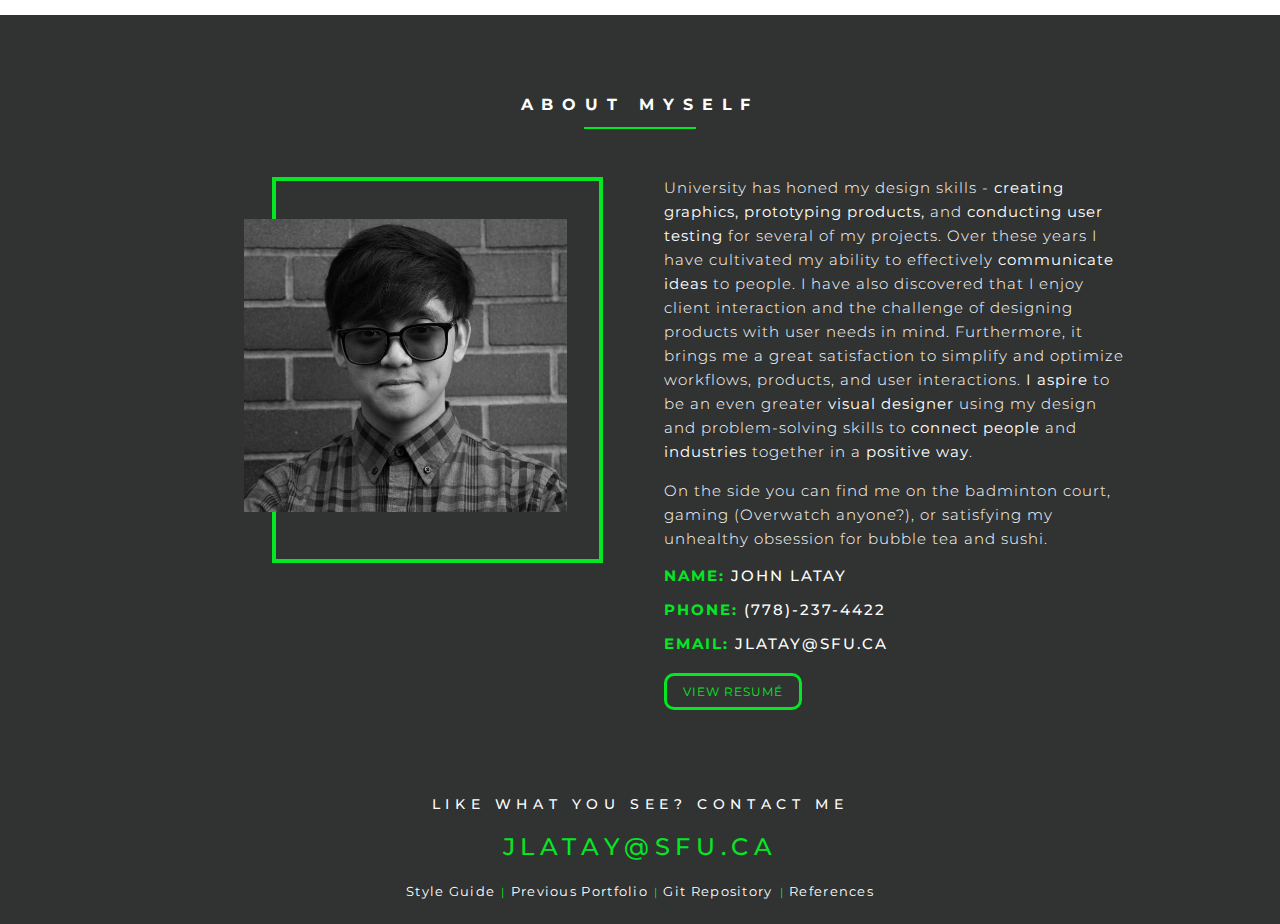
==== commit 1dc14924: "debugged alot of code, fixed a few more things for layouts, started on references, but footer for st" ====
--- a/pub_html/index.html
+++ b/pub_html/index.html
@@ -41,10 +41,8 @@
     </header>
     </div>
 
-
   <section class="landing-page container">
     <!--Landing Cover Page-->
-
     <div id="section-index" class="block">
       <h1 class="index-main-title">Hello,</h1>
       <h2 class="index-name">I'm <strong>John Latay!</strong></h2>
@@ -129,7 +127,7 @@
           </div>
           <div class="about-me-text-block block">
             <p>
-              University has honed my design skills - <strong>creating graphics, prototyping products,</strong> and <strong>conducting user testing</strong> for several of my projects. Over these years I have cultivated my ability to effectively <strong>communicate ideas</strong> to people. I have also discovered that I enjoy client interaction and the challenge of designing products with user needs in mind. Furthermore, it brings me a great satisfaction to simplify and optimize workflows, products, and user interactions. <strong>I aspire</strong> to be an even greater <strong>visual designer</strong> using my design and problem-solving skills to <strong>connect people</strong> and <strong>industries</strong> together in a positive way.
+              University has honed my design skills - <strong>creating graphics, prototyping products,</strong> and <strong>conducting user testing</strong> for several of my projects. Over these years I have cultivated my ability to effectively <strong>communicate ideas</strong> to people. I have also discovered that I enjoy client interaction and the challenge of designing products with user needs in mind. Furthermore, it brings me a great satisfaction to simplify and optimize workflows, products, and user interactions. <strong>I aspire</strong> to be an even greater <strong>visual designer</strong> using my design and problem-solving skills to <strong>connect people</strong> and <strong>industries</strong> together in a <strong>positive way</strong>.
             </p>
             <p>
               On the side you can find me on the badminton court, gaming (Overwatch anyone?), or satisfying my unhealthy obsession for bubble tea and sushi.
@@ -153,7 +151,7 @@
   <footer class="section-footer">
     <h3 class="section-footer-text">Like What You See? Contact Me</h3>
     <h2 class="section-footer-contact">jlatay@sfu.ca</h2>
-    <div class="container width-70 footer-container">
+    <div class="container footer-container">
       <div class="block" role="menu">
         <nav class="nav-footer">
               <a href="styleguide.html">Style Guide</a><span> | </span>
--- a/pub_html/css/main.css
+++ b/pub_html/css/main.css
@@ -133,8 +133,6 @@
   margin: 0 auto;
 }
 
-
-
 #section-projects {
 color: #04E824;
 }
@@ -185,7 +183,7 @@
 
 .project-header-title {
   font-size: 15px;
-  font-weight: 500i;
+  font-weight: bold;
   letter-spacing: 1.25px;
   color: #515555;
   text-align: left;
@@ -193,7 +191,7 @@
 
 .project-header-title-2 {
   font-size: 15px;
-  font-weight: 500i;
+  font-weight: bold;;
   letter-spacing: 1.25px;
   color: #515555;
   text-align: left;
@@ -211,7 +209,7 @@
   font-size: 12px;
   font-weight: 500;
   letter-spacing: 1px;
-  color: #04E824;
+  color: #717777;
   text-align: left;
   font-style: oblique;
 }
@@ -257,7 +255,6 @@
   text-align: center;
   border-radius: 10px;
   transition: .3s ease-out;
-
 }
 /*End of Projects Page*/
 
@@ -326,6 +323,10 @@
   color: #04E824;
 }
 
+.coloured-headers-2 {
+  color: #515555;
+}
+
 .button-view-resume {
   margin-top: 1.75rem;
   margin-bottom: 2rem;
@@ -390,9 +391,9 @@
 
 .single-project-title {
   font-size: 30px;
-  font-weight: 500;
-  color: #313333;
-  letter-spacing: 1px;
+  font-weight: bold;
+  color: #313333;
+  letter-spacing: .15rem;
   margin-left: 3rem;
   text-transform: uppercase;
 }
@@ -460,8 +461,8 @@
   color: #414444;
   font-weight: 300;
   font-size: 14px;
-  letter-spacing: 1px;
-  line-height: 1.25rem;
+  letter-spacing: .75px;
+  line-height: 1.5rem;
   padding-bottom: 1rem;
 }
 
@@ -474,7 +475,7 @@
 
 .project-subheaders {
   font-size: 20px;
-  font-weight: 500i;
+  font-weight: bold;
   color: #313333;
   text-transform: uppercase;
   letter-spacing: 1px;
@@ -498,7 +499,6 @@
 .style-guide-page {
   background: #ffffff;
   position: relative;
-  /* height: 100vh; */
 }
 
 #section-style-guide {
@@ -535,6 +535,38 @@
   max-height: 40%;
   margin-right: 1rem;
 }
+
+
+/*References Starts Here*/
+
+.references-page-container {
+  width: 80%;
+  margin: 0 auto;
+}
+
+.section-references {
+  color: #313333;
+  padding-left: 6rem;
+}
+
+.reference-title {
+  padding-top: 10rem;
+  font-size: 2.5rem;
+  letter-spacing: .25rem;
+  color: #313333;
+}
+
+.code-title {
+  font-size: 1.25rem;
+  letter-spacing: .15rem;
+  color: #04E824;
+}
+
+.references-content {
+  color: #313333;
+}
+
+
 
 @media (max-width:1094px) {
 
@@ -586,24 +618,6 @@
   }
 }
 
-/*References Starts Here*/
-.references-page-container {
-  width: 80%;
-  margin: 0 auto;
-}
-
-.reference-title {
-  padding-top: 10rem;
-  font-size: 2.5rem;
-  letter-spacing: .25rem;
-  color: #313333;
-}
-
-.code-title {
-  font-size: 1.25rem;
-  letter-spacing: .15rem;
-  color: #04E824;
-}
 
 @media (max-width:705px) {
   .project-content-images-block img {
@@ -693,15 +707,18 @@
     letter-spacing: 1px;
   }
   .projects-page-container {
-  width: 95%;
-  margin: 0 auto;
-  padding: 0 auto;
+  width: 100%;
+  margin: 0 auto;
   }
 }
 
 @media (max-width: 470px) {
   .back-to-projects-hyperlink  {
     padding-top: 8rem;
+    padding-left: 1.75rem;
+  }
+  .back-to-projects-hyperlink-2  {
+    padding-left: 1.75rem;
   }
 }
 
@@ -740,9 +757,18 @@
       padding-top: 10rem;
     }
 
+    .single-project-title {
+      font-size: 1.5rem;
+    }
+
   }
 
   @media (max-width:380px) {
+    .about-me-headers {
+      font-size: .55rem;
+      letter-spacing: .8px;
+    }
+
     .button-view-resume a{
       font-size: 8px;
     }
--- a/pub_html/css/footer.css
+++ b/pub_html/css/footer.css
@@ -1,3 +1,8 @@
+footer {
+  width: 100%;
+  padding: 0rem;
+  margin: 0rem;
+}
 
 .section-footer:before {
   content: ".";
@@ -12,6 +17,7 @@
   padding-bottom: 1.5rem;
   padding-top: 1rem;
   background-color: #313333;
+  width: 100%;
 }
 
 .sticky-footer{
@@ -23,6 +29,7 @@
 .footer-container{
   margin: 0 auto;
   text-align: center;
+  width: 100%
 }
 
 .nav-footer a {
